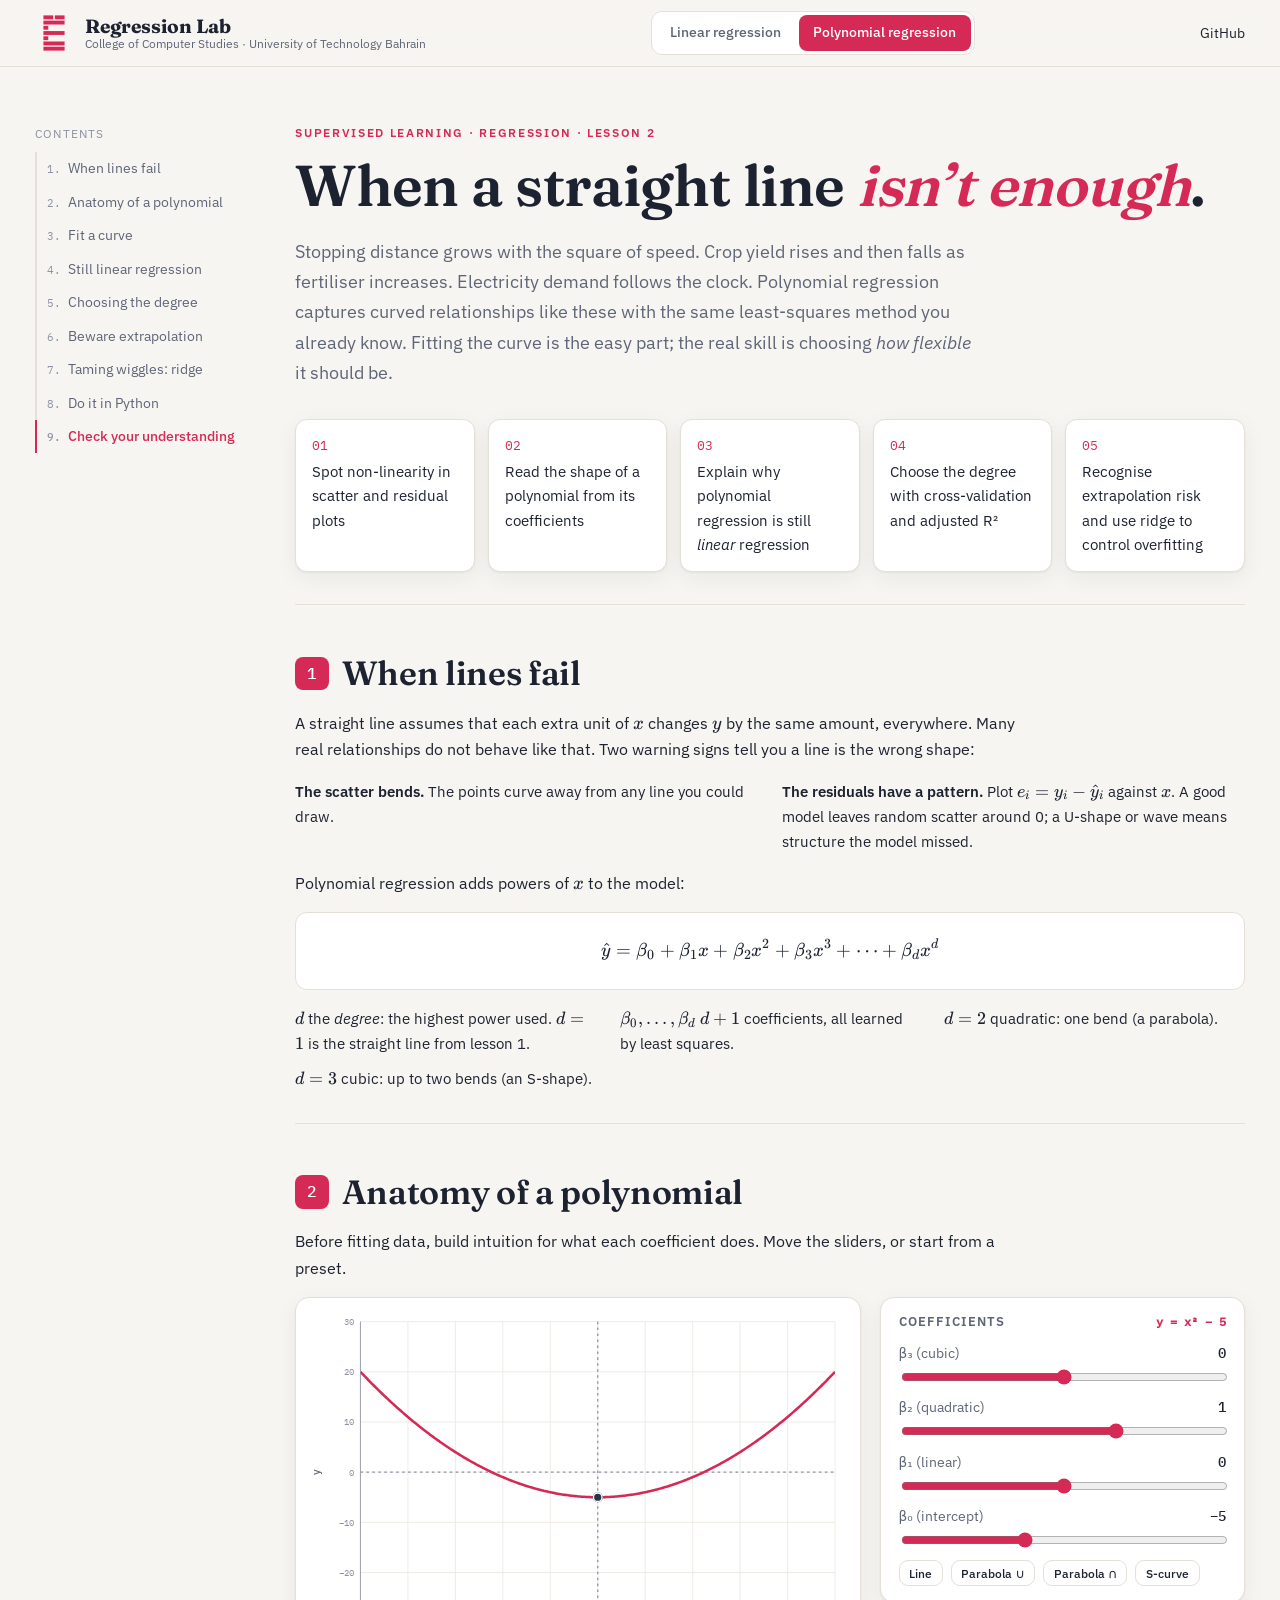
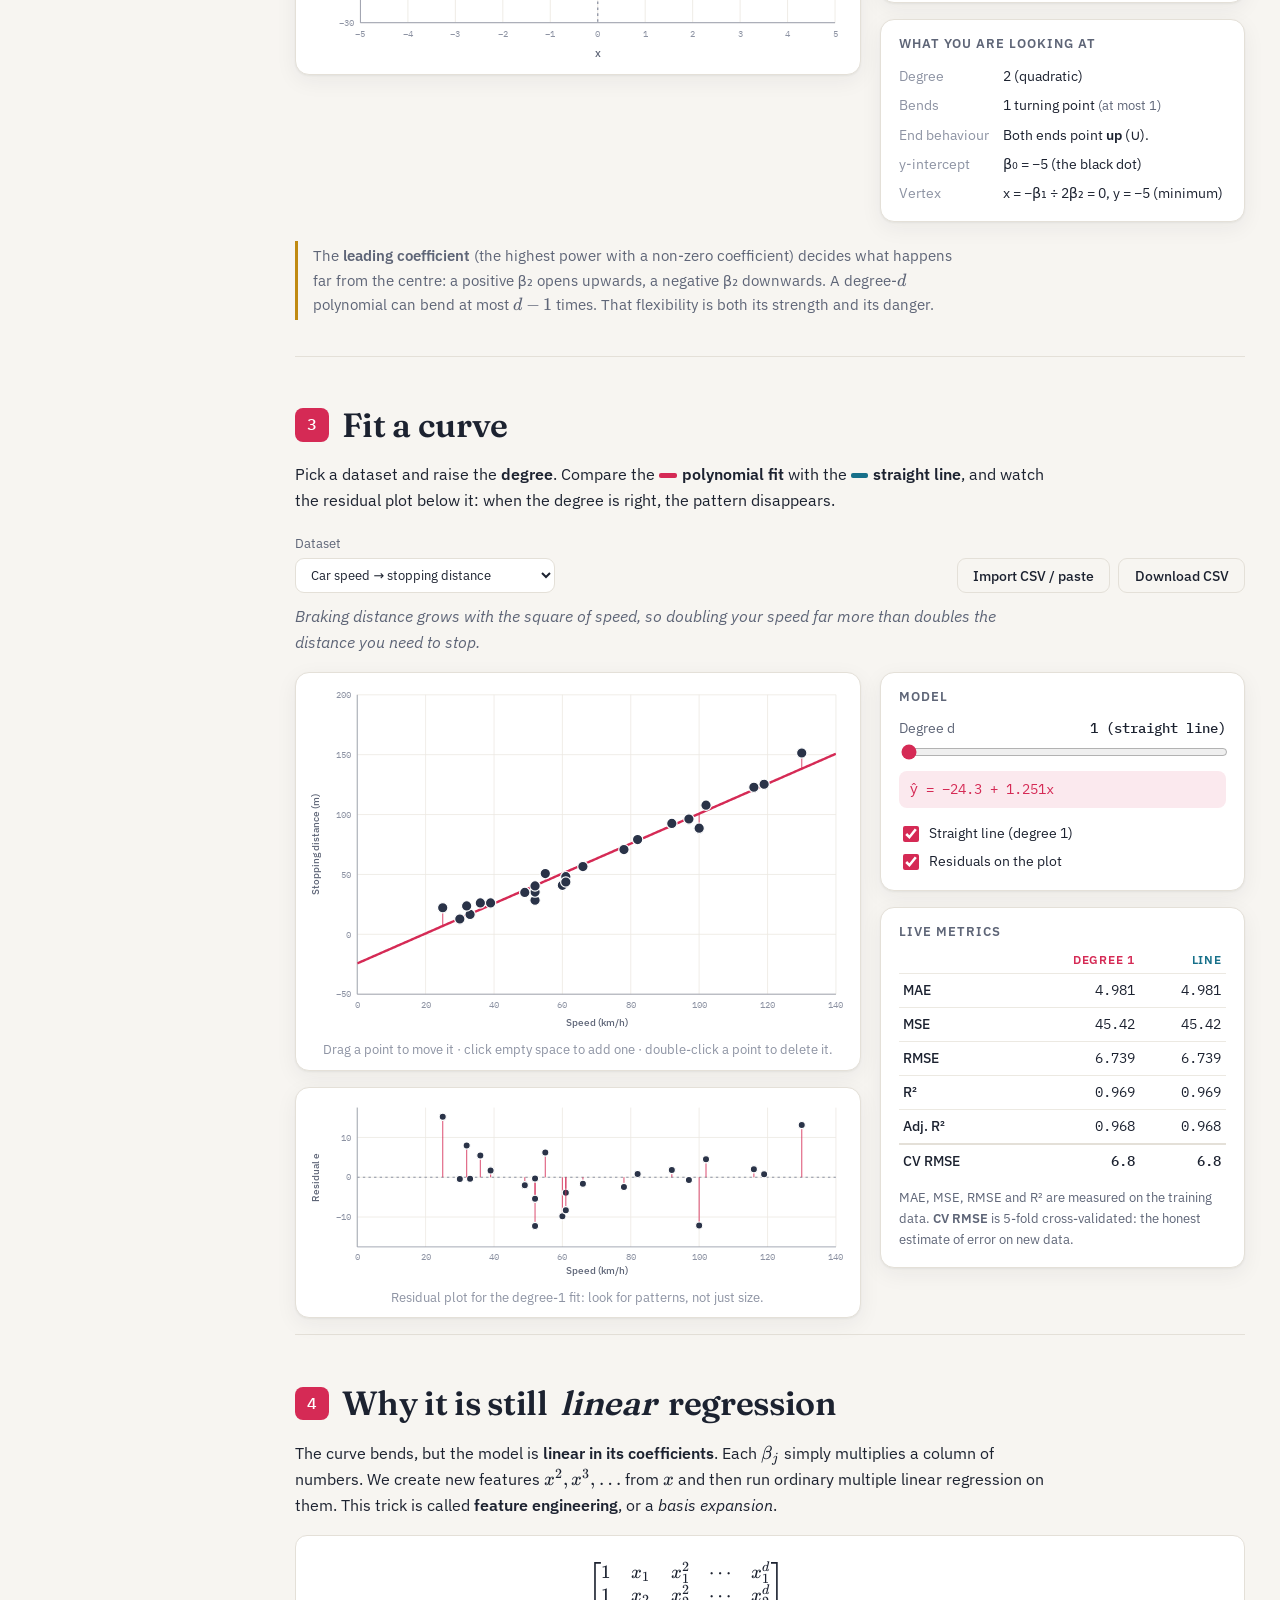
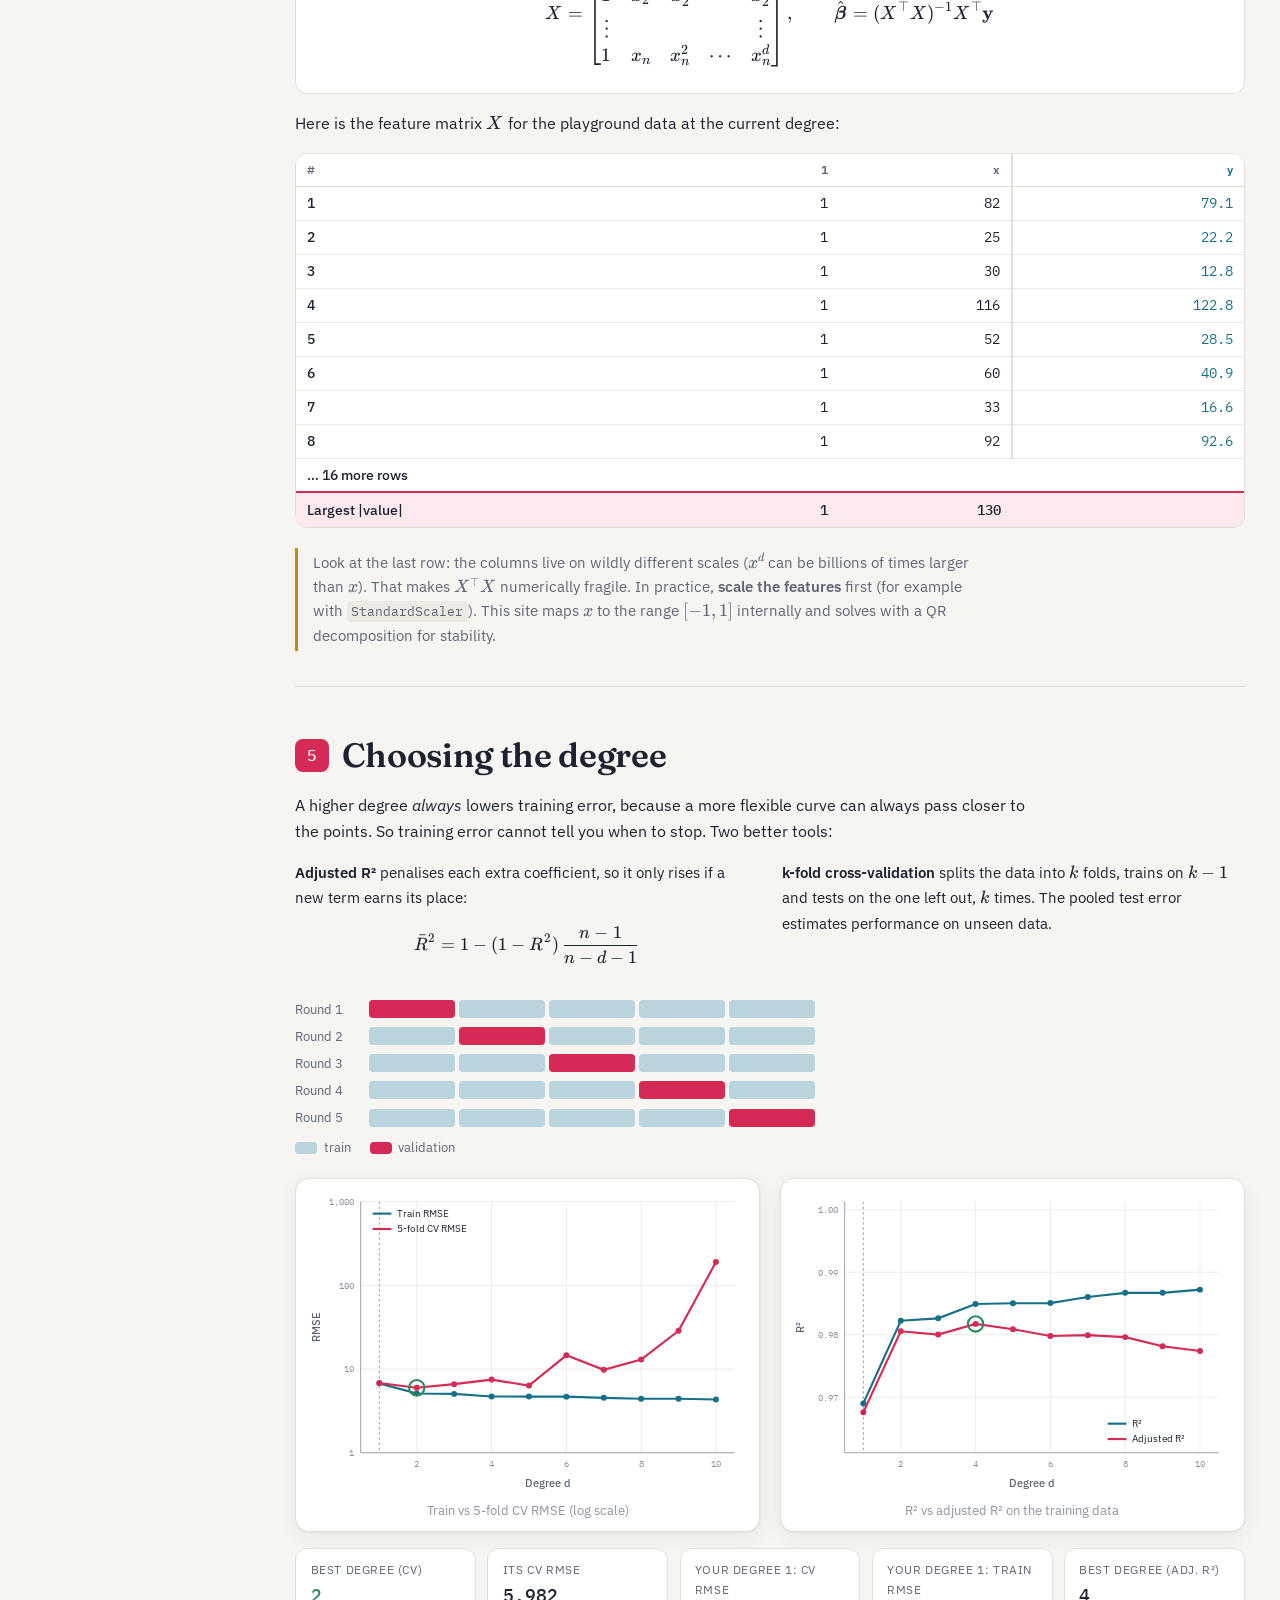
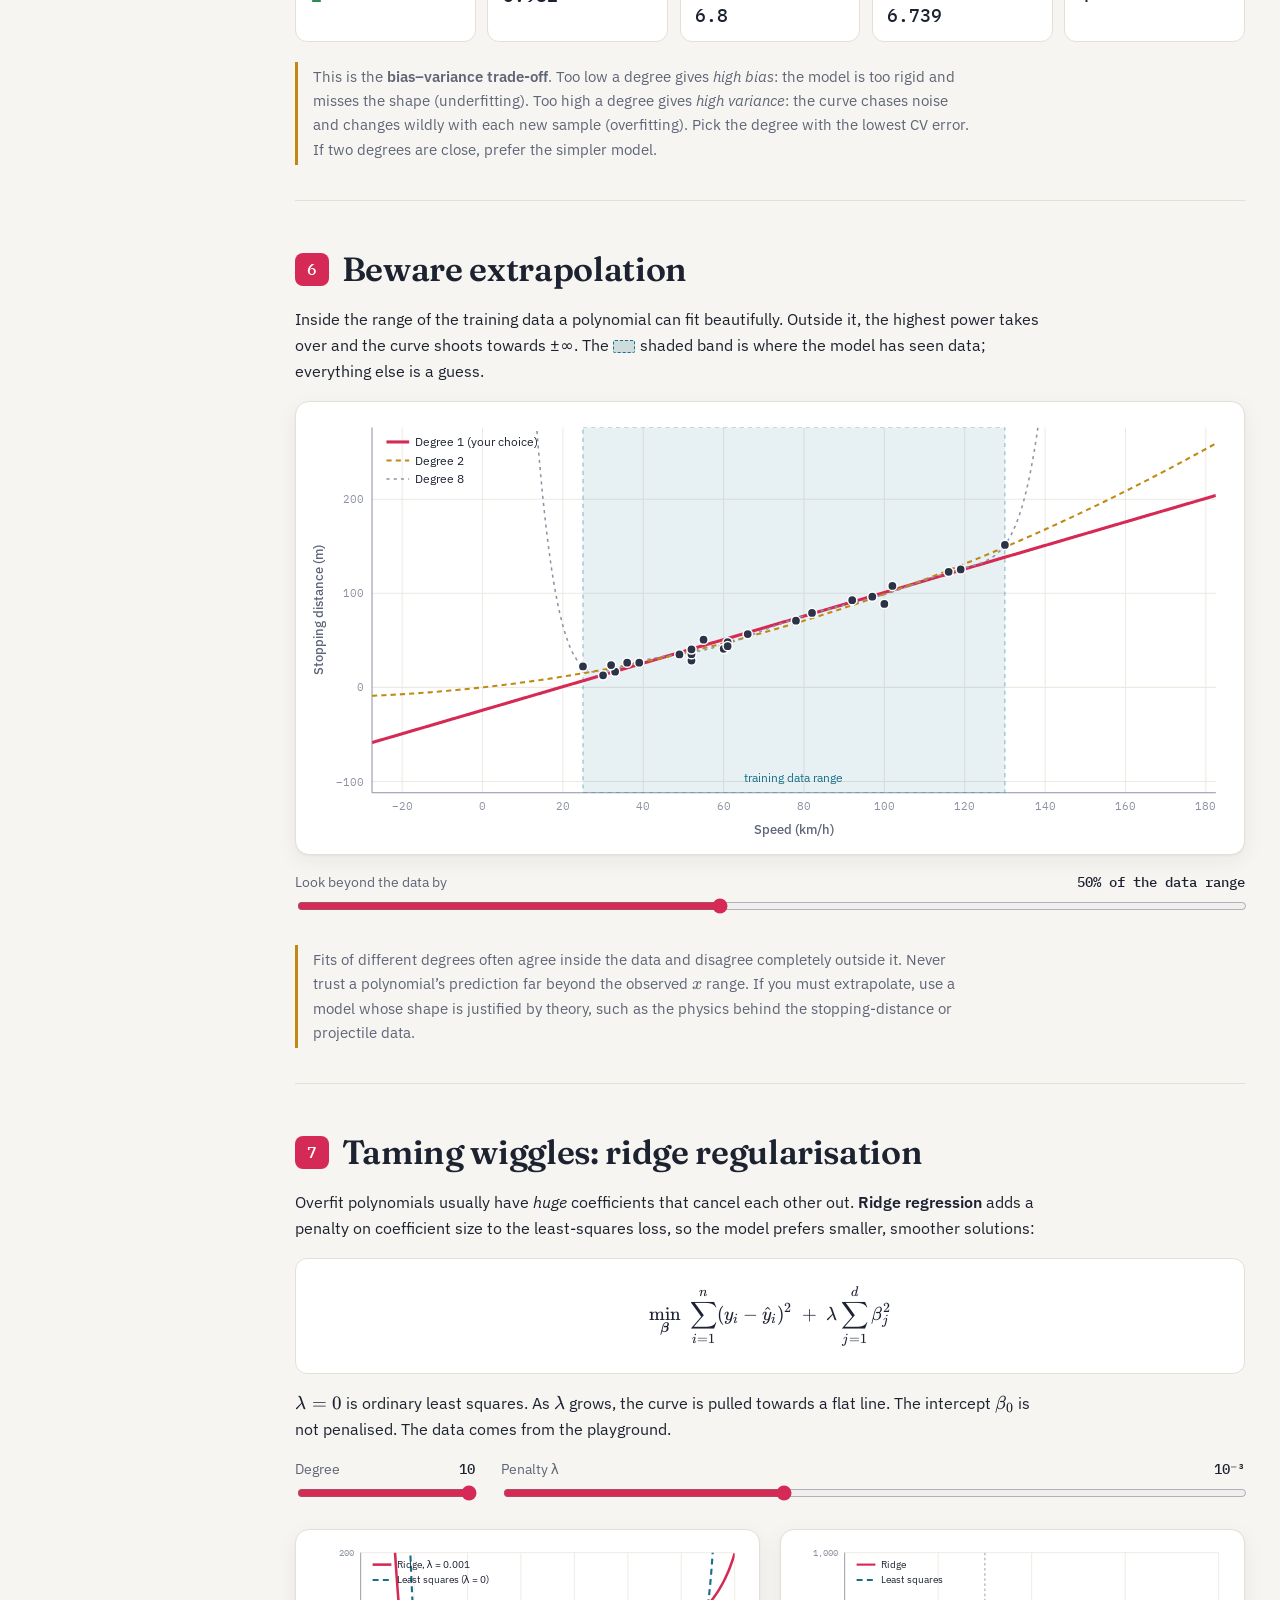
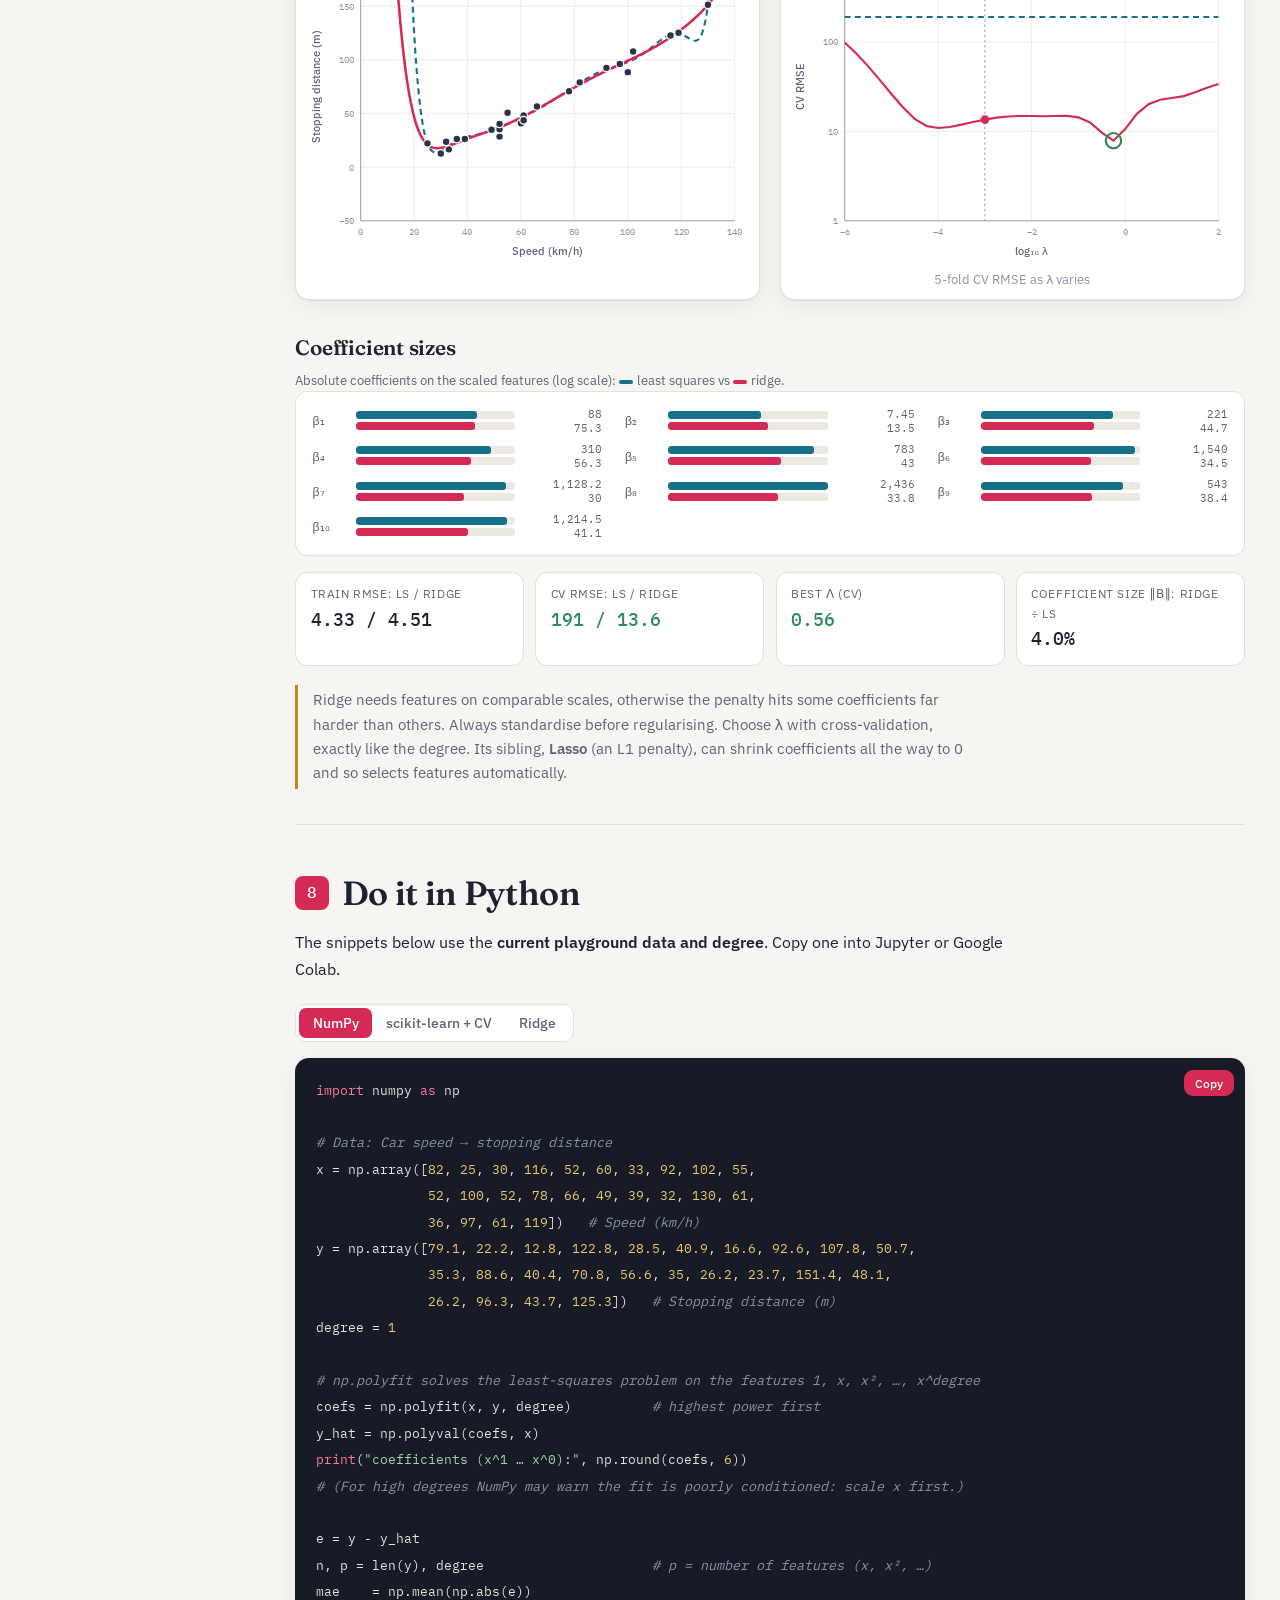
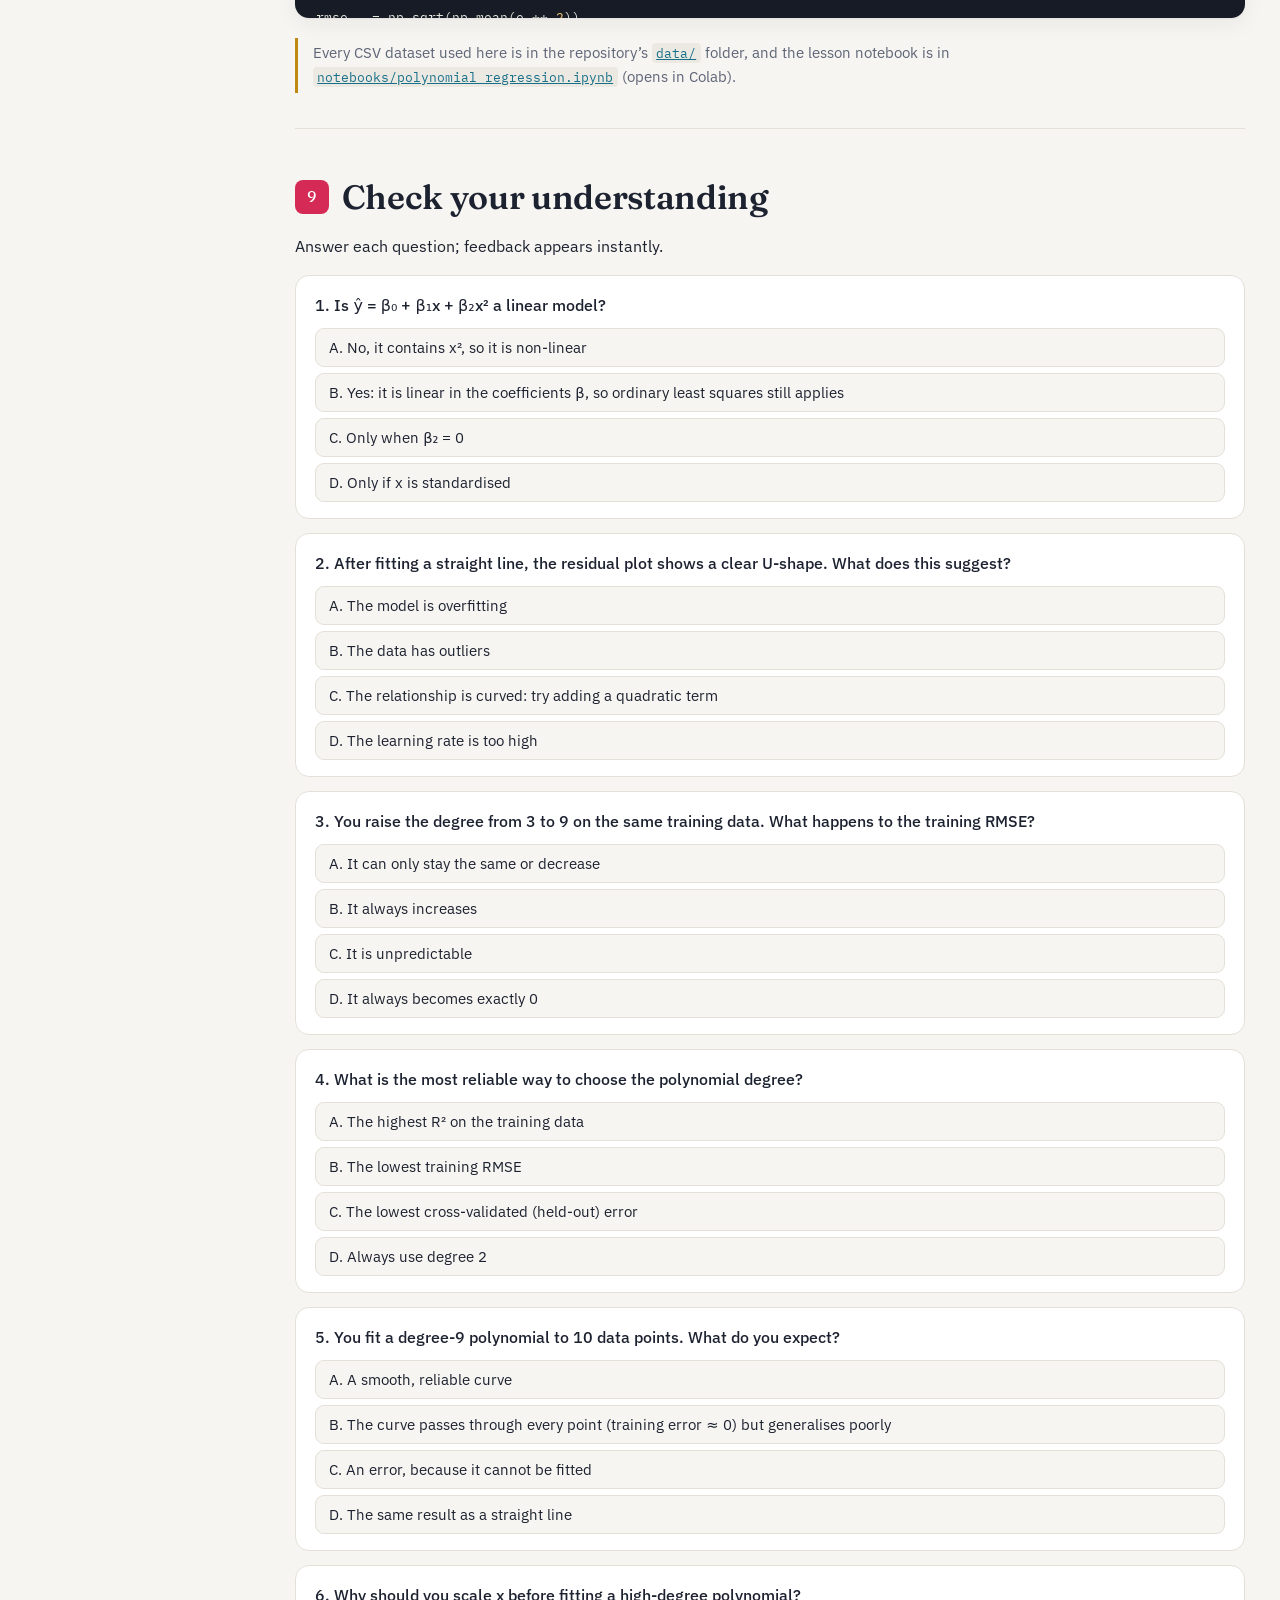
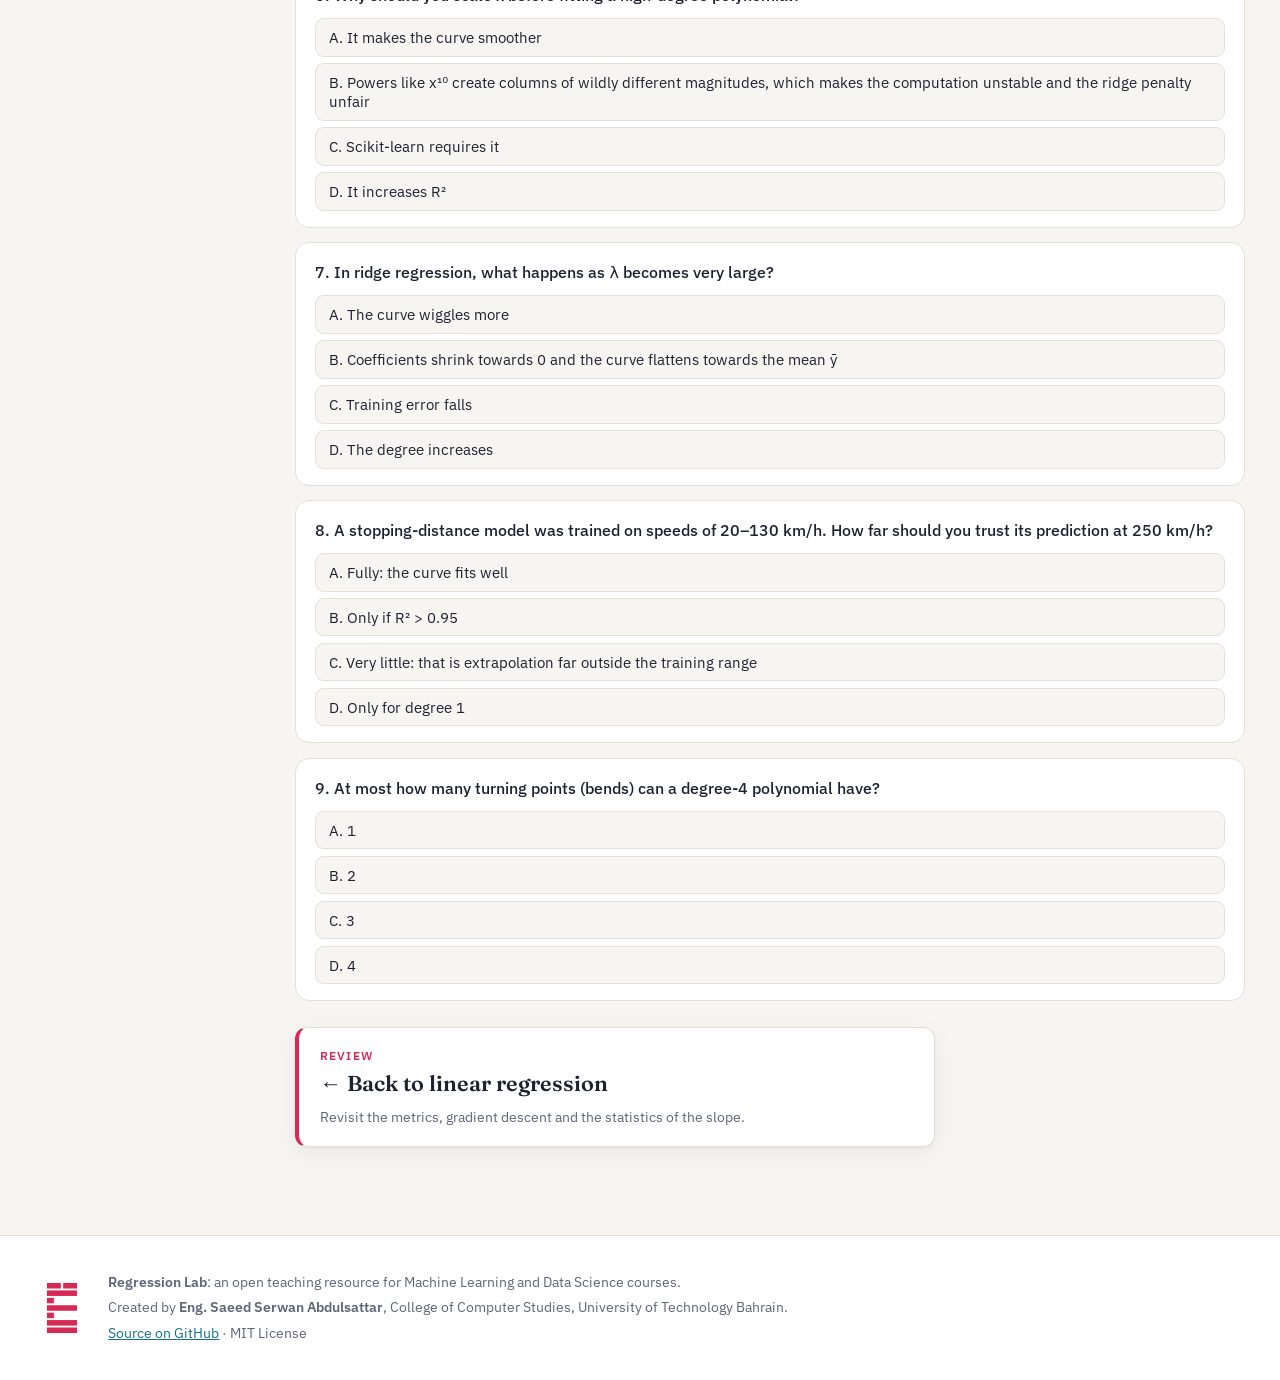
==== polynomial.html @ f49f6429 "Add Lesson 2: polynomial regression New polynomial.html page with lesson tabs in the header: anatomy" ====
<!DOCTYPE html>
<html lang="en">
<head>
  <meta charset="utf-8">
  <meta name="viewport" content="width=device-width, initial-scale=1">
  <title>Polynomial Regression · Regression Lab</title>
  <meta name="description" content="Interactive lesson on polynomial regression: fit curves with least squares, read residual plots, choose the degree with cross-validation, avoid extrapolation traps and regularise with ridge. College of Computer Studies, University of Technology Bahrain.">
  <meta name="author" content="Eng. Saeed Serwan Abdulsattar">
  <meta property="og:title" content="Polynomial Regression — Regression Lab">
  <meta property="og:description" content="When a straight line isn't enough: fit curves, choose the degree, and avoid overfitting.">
  <meta property="og:image" content="assets/img/favicon-512.png">
  <meta name="theme-color" content="#d52a55">
  <link rel="icon" type="image/svg+xml" href="assets/img/utb-logo.svg">
  <link rel="icon" type="image/png" sizes="32x32" href="assets/img/favicon-32.png">
  <link rel="apple-touch-icon" href="assets/img/favicon-180.png">
  <link rel="stylesheet" href="assets/vendor/katex/katex.min.css">
  <link rel="stylesheet" href="assets/css/style.css">
</head>
<body>

<header class="site-header">
  <a class="brand" href="index.html">
    <img class="brand-logo" src="assets/img/utb-logo.svg" alt="University of Technology Bahrain logo" onerror="this.remove()">
    <div class="brand-text">
      <span class="brand-title">Regression Lab</span>
      <span class="brand-sub">College of Computer Studies · University of Technology Bahrain</span>
    </div>
  </a>
  <nav class="page-tabs" aria-label="Lessons">
    <a href="index.html">Linear regression</a>
    <a href="polynomial.html" class="active" aria-current="page">Polynomial regression</a>
  </nav>
  <nav class="top-links">
    <a href="https://github.com/SaeedSerwan/regression" target="_blank" rel="noopener">GitHub</a>
  </nav>
</header>

<div class="layout">
  <aside class="toc" aria-label="Contents">
    <p class="toc-title">Contents</p>
    <ol>
      <li><a href="#why">When lines fail</a></li>
      <li><a href="#anatomy">Anatomy of a polynomial</a></li>
      <li><a href="#playground">Fit a curve</a></li>
      <li><a href="#design">Still linear regression</a></li>
      <li><a href="#degree">Choosing the degree</a></li>
      <li><a href="#extrapolation">Beware extrapolation</a></li>
      <li><a href="#ridge">Taming wiggles: ridge</a></li>
      <li><a href="#code">Do it in Python</a></li>
      <li><a href="#quiz">Check your understanding</a></li>
    </ol>
  </aside>

  <main>
    <!-- ================================================================ HERO -->
    <section class="hero">
      <p class="eyebrow">Supervised learning · Regression · Lesson 2</p>
      <h1>When a straight line <em>isn’t enough</em>.</h1>
      <p class="lead">
        Stopping distance grows with the square of speed. Crop yield rises and then falls as fertiliser increases.
        Electricity demand follows the clock. Polynomial regression captures curved relationships like these with the
        same least-squares method you already know. Fitting the curve is the easy part; the real skill is choosing <em>how flexible</em> it should be.
      </p>
      <div class="learn-grid">
        <div><span class="num">01</span>Spot non-linearity in scatter and residual plots</div>
        <div><span class="num">02</span>Read the shape of a polynomial from its coefficients</div>
        <div><span class="num">03</span>Explain why polynomial regression is still <em>linear</em> regression</div>
        <div><span class="num">04</span>Choose the degree with cross-validation and adjusted R²</div>
        <div><span class="num">05</span>Recognise extrapolation risk and use ridge to control overfitting</div>
      </div>
    </section>

    <!-- =========================================================== 1 · WHY -->
    <section id="why" class="chapter">
      <h2><span class="chap">1</span>When lines fail</h2>
      <p>A straight line assumes that each extra unit of \(x\) changes \(y\) by the same amount, everywhere. Many real relationships do not behave like that. Two warning signs tell you a line is the wrong shape:</p>
      <div class="def-grid">
        <div><strong>The scatter bends.</strong> The points curve away from any line you could draw.</div>
        <div><strong>The residuals have a pattern.</strong> Plot \(e_i = y_i - \hat y_i\) against \(x\). A good model leaves random scatter around 0; a U-shape or wave means structure the model missed.</div>
      </div>
      <p>Polynomial regression adds powers of \(x\) to the model:</p>
      <div class="formula">$$\hat y = \beta_0 + \beta_1 x + \beta_2 x^2 + \beta_3 x^3 + \dots + \beta_d x^d$$</div>
      <div class="def-grid">
        <div><strong>\(d\)</strong> the <em>degree</em>: the highest power used. \(d = 1\) is the straight line from lesson 1.</div>
        <div><strong>\(\beta_0, \dots, \beta_d\)</strong> \(d + 1\) coefficients, all learned by least squares.</div>
        <div><strong>\(d = 2\)</strong> quadratic: one bend (a parabola).</div>
        <div><strong>\(d = 3\)</strong> cubic: up to two bends (an S-shape).</div>
      </div>
    </section>

    <!-- ======================================================= 2 · ANATOMY -->
    <section id="anatomy" class="chapter">
      <h2><span class="chap">2</span>Anatomy of a polynomial</h2>
      <p>Before fitting data, build intuition for what each coefficient does. Move the sliders, or start from a preset.</p>
      <div class="pg-grid">
        <figure class="plot-card"><svg id="an-plot" class="plot" role="img" aria-label="Polynomial curve"></svg></figure>
        <div class="side">
          <div class="panel">
            <h4>Coefficients <span class="eq user" id="an-eq"></span></h4>
            <label class="slider"><span>β₃ (cubic) <b id="an-b3-val"></b></span><input type="range" id="an-b3" min="-1" max="1" step="0.01" value="0"></label>
            <label class="slider"><span>β₂ (quadratic) <b id="an-b2-val"></b></span><input type="range" id="an-b2" min="-3" max="3" step="0.05" value="1"></label>
            <label class="slider"><span>β₁ (linear) <b id="an-b1-val"></b></span><input type="range" id="an-b1" min="-10" max="10" step="0.1" value="0"></label>
            <label class="slider"><span>β₀ (intercept) <b id="an-b0-val"></b></span><input type="range" id="an-b0" min="-20" max="20" step="0.5" value="-5"></label>
            <div class="btn-row">
              <button class="btn ghost small" data-preset="line">Line</button>
              <button class="btn ghost small" data-preset="up">Parabola ∪</button>
              <button class="btn ghost small" data-preset="down">Parabola ∩</button>
              <button class="btn ghost small" data-preset="s">S-curve</button>
            </div>
          </div>
          <div class="panel" id="an-facts"></div>
        </div>
      </div>
      <p class="note">The <strong>leading coefficient</strong> (the highest power with a non-zero coefficient) decides what happens far from the centre: a positive β₂ opens upwards, a negative β₂ downwards. A degree-\(d\) polynomial can bend at most \(d - 1\) times. That flexibility is both its strength and its danger.</p>
    </section>

    <!-- ==================================================== 3 · PLAYGROUND -->
    <section id="playground" class="chapter">
      <h2><span class="chap">3</span>Fit a curve</h2>
      <p>Pick a dataset and raise the <strong>degree</strong>. Compare the <span class="swatch user"></span><strong>polynomial fit</strong> with the <span class="swatch fit"></span><strong>straight line</strong>, and watch the residual plot below it: when the degree is right, the pattern disappears.</p>

      <div class="toolbar">
        <label class="field">
          <span>Dataset</span>
          <select id="pds-select">
            <optgroup label="Curved, real-world style">
              <option value="stopping">Car speed → stopping distance</option>
              <option value="projectile">Thrown ball: height over time</option>
              <option value="fertiliser">Fertiliser → crop yield</option>
              <option value="income">Age → monthly income</option>
              <option value="electricity">Hour of day → electricity demand</option>
            </optgroup>
            <optgroup label="Experiments">
              <option value="straight">Straight-line data (control)</option>
              <option value="wave">Random wave (choose the noise)</option>
              <option value="blank">Blank canvas — make your own</option>
              <option value="custom" disabled>Your uploaded data</option>
            </optgroup>
          </select>
        </label>
        <div class="toolbar-actions">
          <button class="btn ghost" id="pbtn-import">Import CSV / paste</button>
          <button class="btn ghost" id="pbtn-export">Download CSV</button>
        </div>
      </div>

      <div id="pwave-controls" class="random-controls" hidden>
        <label class="slider"><span>Points <b id="pw-n-val"></b></span><input type="range" id="pw-n" min="8" max="80" value="30"></label>
        <label class="slider"><span>Noise σ <b id="pw-noise-val"></b></span><input type="range" id="pw-noise" min="0" max="0.8" step="0.05" value="0.25"></label>
        <button class="btn" id="pw-go">New sample</button>
      </div>

      <div id="pimport-panel" class="import-panel" hidden>
        <p>Paste two columns (x, y) separated by a comma, tab or space. A header row is fine. Or choose a <code>.csv</code> file.</p>
        <textarea id="pimport-text" rows="6" placeholder="speed,distance&#10;30,14&#10;50,35&#10;80,72"></textarea>
        <div class="row">
          <input type="file" id="pimport-file" accept=".csv,.txt,.tsv">
          <button class="btn" id="pimport-go">Load data</button>
          <span id="pimport-msg" class="msg"></span>
        </div>
      </div>

      <p class="story" id="pds-story"></p>

      <div class="pg-grid">
        <div class="stack">
          <figure class="plot-card">
            <svg id="pp-plot" class="plot" role="img" aria-label="Scatter plot with polynomial fit"></svg>
            <figcaption>Drag a point to move it · click empty space to add one · double-click a point to delete it.</figcaption>
          </figure>
          <figure class="plot-card">
            <svg id="pp-resid" class="plot" role="img" aria-label="Residuals against x"></svg>
            <figcaption>Residual plot for the degree-<span id="pp-resid-deg">1</span> fit: look for patterns, not just size.</figcaption>
          </figure>
        </div>

        <div class="side">
          <div class="panel">
            <h4>Model</h4>
            <label class="slider"><span>Degree d <b id="pp-deg-val"></b></span><input type="range" id="pp-deg" min="1" max="10" value="1"></label>
            <p class="poly-eq" id="pp-eq"></p>
            <div class="toggles">
              <label><input type="checkbox" id="ptg-line" checked> Straight line (degree 1)</label>
              <label><input type="checkbox" id="ptg-resid" checked> Residuals on the plot</label>
            </div>
          </div>
          <div class="panel">
            <h4>Live metrics</h4>
            <table class="metric-table">
              <thead><tr><th></th><th class="user" id="pp-col-deg">Degree d</th><th class="fit">Line</th></tr></thead>
              <tbody id="pp-metrics"></tbody>
            </table>
            <p class="tiny">MAE, MSE, RMSE and R² are measured on the training data. <strong>CV RMSE</strong> is 5-fold cross-validated: the honest estimate of error on new data.</p>
          </div>
        </div>
      </div>
    </section>

    <!-- ======================================================== 4 · DESIGN -->
    <section id="design" class="chapter">
      <h2><span class="chap">4</span>Why it is still <em>linear</em> regression</h2>
      <p>The curve bends, but the model is <strong>linear in its coefficients</strong>. Each \(\beta_j\) simply multiplies a column of numbers. We create new features \(x^2, x^3, \dots\) from \(x\) and then run ordinary multiple linear regression on them. This trick is called <strong>feature engineering</strong>, or a <em>basis expansion</em>.</p>
      <div class="formula">$$X = \begin{bmatrix} 1 & x_1 & x_1^2 & \cdots & x_1^d \\ 1 & x_2 & x_2^2 & \cdots & x_2^d \\ \vdots & & & & \vdots \\ 1 & x_n & x_n^2 & \cdots & x_n^d \end{bmatrix}, \qquad \hat{\boldsymbol\beta} = (X^\top X)^{-1} X^\top \mathbf{y}$$</div>
      <p>Here is the feature matrix \(X\) for the playground data at the current degree:</p>
      <div class="table-wrap"><table class="resid-table" id="dm-table"></table></div>
      <p class="note">Look at the last row: the columns live on wildly different scales (\(x^{d}\) can be billions of times larger than \(x\)). That makes \(X^\top X\) numerically fragile. In practice, <strong>scale the features</strong> first (for example with <code>StandardScaler</code>). This site maps \(x\) to the range \([-1, 1]\) internally and solves with a QR decomposition for stability.</p>
    </section>

    <!-- ======================================================== 5 · DEGREE -->
    <section id="degree" class="chapter">
      <h2><span class="chap">5</span>Choosing the degree</h2>
      <p>A higher degree <em>always</em> lowers training error, because a more flexible curve can always pass closer to the points. So training error cannot tell you when to stop. Two better tools:</p>
      <div class="def-grid">
        <div><strong>Adjusted R²</strong> penalises each extra coefficient, so it only rises if a new term earns its place: $$\bar R^2 = 1 - (1-R^2)\,\frac{n-1}{n-d-1}$$</div>
        <div><strong>k-fold cross-validation</strong> splits the data into \(k\) folds, trains on \(k-1\) and tests on the one left out, \(k\) times. The pooled test error estimates performance on unseen data.</div>
      </div>
      <div class="folds" aria-hidden="true" id="fold-diagram"></div>
      <div class="two-col">
        <figure class="plot-card"><svg id="dg-rmse" class="plot" role="img" aria-label="Training and cross-validated RMSE by degree"></svg><figcaption>Train vs 5-fold CV RMSE (log scale)</figcaption></figure>
        <figure class="plot-card"><svg id="dg-r2" class="plot" role="img" aria-label="R squared and adjusted R squared by degree"></svg><figcaption>R² vs adjusted R² on the training data</figcaption></figure>
      </div>
      <div class="callout-row" id="dg-stats"></div>
      <p class="note">This is the <strong>bias–variance trade-off</strong>. Too low a degree gives <em>high bias</em>: the model is too rigid and misses the shape (underfitting). Too high a degree gives <em>high variance</em>: the curve chases noise and changes wildly with each new sample (overfitting). Pick the degree with the lowest CV error. If two degrees are close, prefer the simpler model.</p>
    </section>

    <!-- ================================================= 6 · EXTRAPOLATION -->
    <section id="extrapolation" class="chapter">
      <h2><span class="chap">6</span>Beware extrapolation</h2>
      <p>Inside the range of the training data a polynomial can fit beautifully. Outside it, the highest power takes over and the curve shoots towards ±∞. The <span class="swatch shade"></span>shaded band is where the model has seen data; everything else is a guess.</p>
      <figure class="plot-card"><svg id="ex-plot" class="plot" role="img" aria-label="Polynomial fits extended beyond the data"></svg></figure>
      <div class="controls-row">
        <label class="slider wide"><span>Look beyond the data by <b id="ex-ext-val"></b></span><input type="range" id="ex-ext" min="0.1" max="1" step="0.05" value="0.5"></label>
      </div>
      <p class="note">Fits of different degrees often agree inside the data and disagree completely outside it. Never trust a polynomial’s prediction far beyond the observed \(x\) range. If you must extrapolate, use a model whose shape is justified by theory, such as the physics behind the stopping-distance or projectile data.</p>
    </section>

    <!-- ========================================================= 7 · RIDGE -->
    <section id="ridge" class="chapter">
      <h2><span class="chap">7</span>Taming wiggles: ridge regularisation</h2>
      <p>Overfit polynomials usually have <em>huge</em> coefficients that cancel each other out. <strong>Ridge regression</strong> adds a penalty on coefficient size to the least-squares loss, so the model prefers smaller, smoother solutions:</p>
      <div class="formula">$$\min_{\boldsymbol\beta}\; \sum_{i=1}^{n} (y_i - \hat y_i)^2 \;+\; \lambda \sum_{j=1}^{d} \beta_j^2$$</div>
      <p>\(\lambda = 0\) is ordinary least squares. As \(\lambda\) grows, the curve is pulled towards a flat line. The intercept \(\beta_0\) is not penalised. The data comes from the playground.</p>
      <div class="controls-row">
        <label class="slider"><span>Degree <b id="rg-deg-val"></b></span><input type="range" id="rg-deg" min="2" max="10" value="10"></label>
        <label class="slider wide"><span>Penalty λ <b id="rg-lam-val"></b></span><input type="range" id="rg-lam" min="-6" max="2" step="0.1" value="-3"></label>
      </div>
      <div class="two-col">
        <figure class="plot-card"><svg id="rg-plot" class="plot" role="img" aria-label="Ridge versus unregularised fit"></svg></figure>
        <figure class="plot-card"><svg id="rg-cv" class="plot" role="img" aria-label="CV RMSE by lambda"></svg><figcaption>5-fold CV RMSE as λ varies</figcaption></figure>
      </div>
      <h3>Coefficient sizes</h3>
      <p class="tiny">Absolute coefficients on the scaled features (log scale): <span class="swatch fit"></span>least squares vs <span class="swatch user"></span>ridge.</p>
      <div id="rg-bars" class="coef-bars"></div>
      <div class="callout-row" id="rg-stats"></div>
      <p class="note">Ridge needs features on comparable scales, otherwise the penalty hits some coefficients far harder than others. Always standardise before regularising. Choose λ with cross-validation, exactly like the degree. Its sibling, <strong>Lasso</strong> (an L1 penalty), can shrink coefficients all the way to 0 and so selects features automatically.</p>
    </section>

    <!-- ========================================================== 8 · CODE -->
    <section id="code" class="chapter">
      <h2><span class="chap">8</span>Do it in Python</h2>
      <p>The snippets below use the <strong>current playground data and degree</strong>. Copy one into Jupyter or Google Colab.</p>
      <div class="seg" role="tablist" aria-label="Code examples">
        <button class="seg-btn active" data-code="numpy">NumPy</button>
        <button class="seg-btn" data-code="sklearn">scikit-learn + CV</button>
        <button class="seg-btn" data-code="ridge">Ridge</button>
      </div>
      <div class="code-box">
        <button class="btn small copy" id="pcode-copy">Copy</button>
        <pre><code id="pcode-block"></code></pre>
      </div>
      <p class="note">Every CSV dataset used here is in the repository’s <a href="https://github.com/SaeedSerwan/regression/tree/main/data" target="_blank" rel="noopener"><code>data/</code></a> folder, and the lesson notebook is in <a href="https://colab.research.google.com/github/SaeedSerwan/regression/blob/main/notebooks/polynomial_regression.ipynb" target="_blank" rel="noopener"><code>notebooks/polynomial_regression.ipynb</code></a> (opens in Colab).</p>
    </section>

    <!-- ========================================================== 9 · QUIZ -->
    <section id="quiz" class="chapter">
      <h2><span class="chap">9</span>Check your understanding</h2>
      <p>Answer each question; feedback appears instantly.</p>
      <div id="pquiz-box"></div>
      <div class="quiz-score" id="pquiz-score"></div>
      <a class="next-card" href="index.html">
        <span class="next-eyebrow">Review</span>
        <span class="next-title">← Back to linear regression</span>
        <span class="next-text">Revisit the metrics, gradient descent and the statistics of the slope.</span>
      </a>
    </section>
  </main>
</div>

<footer class="site-footer">
  <div class="footer-inner">
    <img class="footer-logo" src="assets/img/utb-logo.svg" alt="" onerror="this.remove()">
    <div>
      <p><strong>Regression Lab</strong>: an open teaching resource for Machine Learning and Data Science courses.</p>
      <p>Created by <strong>Eng. Saeed Serwan Abdulsattar</strong>, College of Computer Studies, University of Technology Bahrain.</p>
      <p><a href="https://github.com/SaeedSerwan/regression" target="_blank" rel="noopener">Source on GitHub</a> · MIT License</p>
    </div>
  </div>
</footer>

<div id="tooltip" class="tooltip" hidden></div>

<script src="assets/vendor/katex/katex.min.js"></script>
<script src="assets/vendor/katex/auto-render.min.js"></script>
<script src="assets/js/core.js"></script>
<script src="assets/js/ui.js"></script>
<script src="assets/js/poly.js"></script>
</body>
</html>
---- assets/css/style.css ----
/* Regression Lab — styles
   Author: Eng. Saeed Serwan Abdulsattar */

@font-face { font-family: "Fraunces"; font-weight: 500; font-display: swap; src: url(../vendor/fonts/fraunces-latin-500-normal.woff2) format("woff2"); }
@font-face { font-family: "Fraunces"; font-weight: 600; font-display: swap; src: url(../vendor/fonts/fraunces-latin-600-normal.woff2) format("woff2"); }
@font-face { font-family: "Fraunces"; font-weight: 700; font-display: swap; src: url(../vendor/fonts/fraunces-latin-700-normal.woff2) format("woff2"); }
@font-face { font-family: "IBM Plex Sans"; font-weight: 400; font-display: swap; src: url(../vendor/fonts/ibm-plex-sans-latin-400-normal.woff2) format("woff2"); }
@font-face { font-family: "IBM Plex Sans"; font-weight: 400; font-style: italic; font-display: swap; src: url(../vendor/fonts/ibm-plex-sans-latin-400-italic.woff2) format("woff2"); }
@font-face { font-family: "IBM Plex Sans"; font-weight: 500; font-display: swap; src: url(../vendor/fonts/ibm-plex-sans-latin-500-normal.woff2) format("woff2"); }
@font-face { font-family: "IBM Plex Sans"; font-weight: 600; font-display: swap; src: url(../vendor/fonts/ibm-plex-sans-latin-600-normal.woff2) format("woff2"); }
@font-face { font-family: "IBM Plex Mono"; font-weight: 400; font-display: swap; src: url(../vendor/fonts/ibm-plex-mono-latin-400-normal.woff2) format("woff2"); }
@font-face { font-family: "IBM Plex Mono"; font-weight: 500; font-display: swap; src: url(../vendor/fonts/ibm-plex-mono-latin-500-normal.woff2) format("woff2"); }

:root {
  --utb: #d52a55;
  --paper: #f7f5f1;
  --card: #ffffff;
  --ink: #1c2230;
  --muted: #5e6577;
  --faint: #8d93a3;
  --line: #e4e0d8;
  --grid: #ece9e2;
  --user: #d52a55;          /* your line = UTB crimson */
  --fit: #17708a;           /* best fit = deep teal */
  --mean: #c08a12;          /* baseline mean */
  --point: #2a3348;
  --good: #2e8a5a;
  --bad: #d52a55;
  --hl: #fbe9ee;
  --shadow: 0 1px 2px rgba(28, 34, 48, .05), 0 6px 22px rgba(28, 34, 48, .06);
  --radius: 14px;
  --font-body: "IBM Plex Sans", system-ui, -apple-system, "Segoe UI", sans-serif;
  --font-head: "Fraunces", Georgia, serif;
  --font-mono: "IBM Plex Mono", ui-monospace, Menlo, Consolas, monospace;
}
@media (prefers-color-scheme: dark) {
  :root {
    --paper: #12151c;
    --card: #1a1f2a;
    --ink: #e9e7e2;
    --muted: #a3a9b8;
    --faint: #737a8b;
    --line: #2a3141;
    --grid: #232a38;
    --user: #ff5f86;
    --fit: #4cc3dc;
    --mean: #e6b343;
    --point: #d9dce5;
    --good: #5ccf8f;
    --bad: #ff5f86;
    --hl: #3a1c27;
    --shadow: 0 1px 2px rgba(0, 0, 0, .3), 0 8px 24px rgba(0, 0, 0, .25);
  }
}

* { box-sizing: border-box; }
[hidden] { display: none !important; }
html { scroll-behavior: smooth; scroll-padding-top: 80px; }
body {
  margin: 0; background: var(--paper); color: var(--ink);
  font: 16px/1.65 var(--font-body);
  -webkit-font-smoothing: antialiased;
}
a { color: var(--fit); }
code { font-family: var(--font-mono); font-size: .9em; background: var(--grid); padding: .1em .35em; border-radius: 4px; }
h1, h2, h3, h4 { font-family: var(--font-head); font-weight: 600; line-height: 1.2; letter-spacing: -.01em; }
h3 { font-size: 1.3rem; margin: 2.2rem 0 .5rem; }
h4 { font-family: var(--font-body); font-size: .8rem; text-transform: uppercase; letter-spacing: .08em; color: var(--muted); margin: 0 0 .8rem; display: flex; justify-content: space-between; align-items: baseline; gap: .5rem; }

/* ---------------------------------------------------------------- header */
.site-header {
  position: sticky; top: 0; z-index: 20;
  display: flex; align-items: center; justify-content: space-between; gap: 1rem;
  padding: .7rem clamp(1rem, 3vw, 2.2rem);
  background: color-mix(in srgb, var(--paper) 88%, transparent);
  backdrop-filter: blur(10px);
  border-bottom: 1px solid var(--line);
}
.brand { display: flex; align-items: center; gap: .75rem; }
.brand-logo { width: 38px; height: 38px; }
.brand-text { display: flex; flex-direction: column; line-height: 1.15; }
.brand-title { font-family: var(--font-head); font-weight: 700; font-size: 1.2rem; }
.brand-sub { font-size: .75rem; color: var(--muted); }
.page-tabs { display: flex; gap: 4px; background: var(--card); border: 1px solid var(--line); border-radius: 11px; padding: 3px; }
.page-tabs a { font-size: .88rem; font-weight: 500; color: var(--muted); text-decoration: none; padding: .38rem .9rem; border-radius: 8px; white-space: nowrap; }
.page-tabs a:hover { color: var(--ink); }
.page-tabs a.active { background: var(--utb); color: #fff; }
.next-card { display: block; margin: 1.6rem 0 .5rem; padding: 1.1rem 1.3rem; border: 1px solid var(--line); border-left: 4px solid var(--utb); border-radius: 12px; background: var(--card); text-decoration: none; color: var(--ink); box-shadow: var(--shadow); max-width: 640px; transition: transform .12s, border-color .12s; }
.next-card:hover { transform: translateY(-2px); border-color: var(--utb); }
.next-eyebrow { display: block; font-size: .72rem; text-transform: uppercase; letter-spacing: .1em; color: var(--utb); font-weight: 600; }
.next-title { display: block; font-family: var(--font-head); font-size: 1.35rem; font-weight: 600; margin: .1rem 0 .2rem; }
.next-text { display: block; font-size: .9rem; color: var(--muted); }
.top-links { display: flex; gap: 1.2rem; font-size: .9rem; }
.top-links a { color: var(--ink); text-decoration: none; }
.top-links a:hover { color: var(--utb); }

/* ---------------------------------------------------------------- layout */
.layout { display: grid; grid-template-columns: 220px minmax(0, 1fr); gap: 2.5rem; max-width: 1320px; margin: 0 auto; padding: 0 clamp(1rem, 3vw, 2.2rem); }
.toc { position: sticky; top: 84px; align-self: start; padding-top: 2.5rem; font-size: .88rem; }
.toc-title { font-size: .72rem; text-transform: uppercase; letter-spacing: .1em; color: var(--faint); margin: 0 0 .6rem; }
.toc ol { list-style: none; margin: 0; padding: 0; counter-reset: toc; }
.toc li { counter-increment: toc; }
.toc a { display: block; padding: .32rem .6rem; border-left: 2px solid var(--line); color: var(--muted); text-decoration: none; }
.toc a::before { content: counter(toc) ". "; color: var(--faint); font-family: var(--font-mono); font-size: .8em; }
.toc a:hover { color: var(--ink); }
.toc a.active { color: var(--utb); border-left-color: var(--utb); font-weight: 500; }
main { min-width: 0; padding-bottom: 4rem; }

/* ------------------------------------------------------------------ hero */
.hero { padding: 3.5rem 0 2rem; border-bottom: 1px solid var(--line); }
.eyebrow { text-transform: uppercase; letter-spacing: .14em; font-size: .75rem; color: var(--utb); font-weight: 600; margin: 0 0 .5rem; }
.hero h1 { font-size: clamp(2.3rem, 5vw, 3.6rem); margin: 0 0 1rem; font-weight: 600; }
.hero h1 em { color: var(--utb); font-style: italic; }
.lead { font-size: 1.15rem; color: var(--muted); max-width: 62ch; margin: 0 0 2rem; }
.learn-grid { display: grid; grid-template-columns: repeat(auto-fit, minmax(160px, 1fr)); gap: .8rem; }
.learn-grid > div { background: var(--card); border: 1px solid var(--line); border-radius: 12px; padding: .9rem 1rem; font-size: .92rem; box-shadow: var(--shadow); }
.learn-grid .num { display: block; font-family: var(--font-mono); color: var(--utb); font-size: .8rem; margin-bottom: .25rem; }

/* -------------------------------------------------------------- chapters */
.chapter { padding: 3rem 0 1rem; border-bottom: 1px solid var(--line); }
.chapter:last-child { border-bottom: 0; }
.chapter > p { max-width: 75ch; }
.chapter h2 { font-size: clamp(1.6rem, 3vw, 2.1rem); margin: 0 0 1rem; display: flex; align-items: center; gap: .8rem; }
.chap { display: inline-grid; place-items: center; width: 2.1rem; height: 2.1rem; border-radius: 8px; background: var(--utb); color: #fff; font-family: var(--font-mono); font-size: 1rem; font-weight: 500; flex: none; }
.formula { background: var(--card); border: 1px solid var(--line); border-radius: 12px; padding: .6rem 1rem; margin: 1rem 0; overflow-x: auto; }
.def-grid { display: grid; grid-template-columns: repeat(auto-fit, minmax(240px, 1fr)); gap: .6rem 1.5rem; margin: 1rem 0; font-size: .95rem; }
.note { font-size: .92rem; color: var(--muted); border-left: 3px solid var(--mean); padding: .2rem 0 .2rem .9rem; margin: 1.2rem 0; }
.story { color: var(--muted); font-style: italic; margin: .6rem 0 1rem; }
.swatch { display: inline-block; width: 1.1em; height: .3em; border-radius: 2px; vertical-align: middle; margin-right: .3em; }
.swatch.user { background: var(--user); }
.swatch.fit { background: var(--fit); }
.swatch.bad { background: var(--bad); width: .7em; height: .7em; border-radius: 50%; }
.swatch.point { background: var(--point); width: .7em; height: .7em; border-radius: 50%; }
.swatch.hollow { border: 2px solid var(--fit); width: .7em; height: .7em; border-radius: 50%; }

/* --------------------------------------------------------------- controls */
.btn { font: 500 .88rem var(--font-body); border: 1px solid var(--utb); background: var(--utb); color: #fff; padding: .48rem .95rem; border-radius: 9px; cursor: pointer; transition: transform .08s, filter .15s; }
.btn:hover { filter: brightness(1.08); }
.btn:active { transform: translateY(1px); }
.btn.ghost { background: transparent; color: var(--ink); border-color: var(--line); }
.btn.ghost:hover { border-color: var(--utb); color: var(--utb); }
.btn.small { padding: .25rem .6rem; font-size: .78rem; }
.btn-row { display: flex; gap: .5rem; flex-wrap: wrap; }
select, textarea, input[type=file] { font: inherit; color: var(--ink); }
select { background: var(--card); border: 1px solid var(--line); border-radius: 9px; padding: .45rem .7rem; min-width: 260px; }
textarea { width: 100%; background: var(--card); border: 1px solid var(--line); border-radius: 9px; padding: .6rem; font-family: var(--font-mono); font-size: .85rem; }
.field { display: flex; flex-direction: column; gap: .25rem; font-size: .8rem; color: var(--muted); }
.toolbar { display: flex; flex-wrap: wrap; justify-content: space-between; align-items: flex-end; gap: 1rem; margin: 1.2rem 0 .3rem; }
.toolbar-actions { display: flex; gap: .5rem; }
.random-controls, .controls-row { display: flex; flex-wrap: wrap; align-items: flex-end; gap: 1rem 1.6rem; margin: 1rem 0; }
.random-controls { background: var(--card); border: 1px dashed var(--line); padding: .8rem 1rem; border-radius: 12px; }
.import-panel { background: var(--card); border: 1px solid var(--line); border-radius: 12px; padding: 1rem; margin: 1rem 0; }
.import-panel p { margin-top: 0; font-size: .9rem; color: var(--muted); }
.import-panel .row { display: flex; align-items: center; gap: 1rem; flex-wrap: wrap; margin-top: .6rem; }
.msg { font-size: .85rem; }
.msg.err { color: var(--bad); }
.msg.ok { color: var(--good); }

.slider { display: flex; flex-direction: column; gap: .15rem; font-size: .85rem; color: var(--muted); min-width: 180px; margin-bottom: .6rem; }
.slider.wide { min-width: 280px; flex: 1; }
.slider span { display: flex; justify-content: space-between; }
.slider b { font-family: var(--font-mono); font-weight: 500; color: var(--ink); }
input[type=range] { width: 100%; accent-color: var(--utb); }
.check { font-size: .88rem; display: flex; gap: .4rem; align-items: center; }
.toggles { display: grid; gap: .3rem; margin-top: .9rem; font-size: .88rem; }
.toggles label { display: flex; align-items: center; gap: .45rem; cursor: pointer; flex-wrap: wrap; }
input[type=checkbox] { accent-color: var(--utb); width: 1rem; height: 1rem; }
.eq { font-family: var(--font-mono); font-size: .78rem; text-transform: none; letter-spacing: 0; }
.eq.user { color: var(--user); }
.eq.fit { color: var(--fit); }

.seg { display: inline-flex; border: 1px solid var(--line); border-radius: 10px; padding: 3px; background: var(--card); margin: .4rem 0 1rem; flex-wrap: wrap; }
.seg-btn { font: 500 .85rem var(--font-body); border: 0; background: transparent; color: var(--muted); padding: .38rem .85rem; border-radius: 7px; cursor: pointer; }
.seg-btn.active { background: var(--utb); color: #fff; }

/* ------------------------------------------------------------------ plots */
.pg-grid { display: grid; grid-template-columns: minmax(0, 1.55fr) minmax(300px, 1fr); gap: 1.2rem; align-items: start; }
.two-col { display: grid; grid-template-columns: repeat(2, minmax(0, 1fr)); gap: 1.2rem; }
.gd-grid { display: grid; grid-template-columns: repeat(3, minmax(0, 1fr)); gap: 1rem; }
.plot-card { margin: 0; background: var(--card); border: 1px solid var(--line); border-radius: var(--radius); padding: .6rem; box-shadow: var(--shadow); }
.plot-card figcaption { font-size: .8rem; color: var(--faint); text-align: center; padding: .3rem .4rem 0; }
.plot { width: 100%; height: auto; display: block; touch-action: none; user-select: none; }
#pg-plot { cursor: crosshair; }
.plot .grid line { stroke: var(--grid); }
.plot .axis line, .plot .axis path { stroke: var(--faint); }
.plot text { fill: var(--muted); font: 12px var(--font-body); }
.plot .tick text { font: 11px var(--font-mono); fill: var(--faint); }
.plot .axis-label { font: 500 12.5px var(--font-body); fill: var(--muted); }
.plot .pt { fill: var(--point); stroke: var(--card); stroke-width: 1.5; }
.plot .pt.drag { cursor: grab; }
.plot .pt.hover { fill: var(--utb); }
.plot .pt.test { fill: var(--card); stroke: var(--fit); stroke-width: 2; }
.plot .pt.out { fill: var(--bad); }
.plot .line-user { stroke: var(--user); stroke-width: 3; fill: none; }
.plot .line-fit { stroke: var(--fit); stroke-width: 2.5; fill: none; stroke-dasharray: 7 5; }
.plot .line-fit.solid { stroke-dasharray: none; }
.plot .line-ghost { stroke: var(--faint); stroke-width: 1.5; fill: none; stroke-dasharray: 3 4; }
.plot .line-mean { stroke: var(--mean); stroke-width: 2; stroke-dasharray: 2 4; fill: none; }
.plot .resid { stroke: var(--user); stroke-width: 1.4; opacity: .75; }
.plot .resid.fit { stroke: var(--fit); }
.plot .sq { fill: var(--user); opacity: .13; stroke: var(--user); stroke-opacity: .5; }
.plot .sq.fit { fill: var(--fit); stroke: var(--fit); }
.plot .series-a { stroke: var(--fit); stroke-width: 2.5; fill: none; }
.plot .series-b { stroke: var(--user); stroke-width: 2.5; fill: none; }
.plot .series-c { stroke: var(--mean); stroke-width: 2; fill: none; stroke-dasharray: 5 4; }
.plot .marker { stroke: var(--ink); stroke-width: 1; stroke-dasharray: 3 3; opacity: .5; }
.plot .dot-a { fill: var(--fit); }
.plot .dot-b { fill: var(--user); }
.plot .legend text { font-size: 12px; fill: var(--ink); }
.plot .warn { fill: var(--bad); font-weight: 600; font-size: 14px; }

.contour-card { display: flex; flex-direction: column; }
.contour-wrap { position: relative; aspect-ratio: 1; width: 100%; }
.contour-wrap canvas { width: 100%; height: 100%; border-radius: 8px; display: block; }

/* -------------------------------------------------------------- side panel */
.side { display: grid; gap: 1rem; }
.panel { background: var(--card); border: 1px solid var(--line); border-radius: var(--radius); padding: 1rem 1.1rem; box-shadow: var(--shadow); }
.metric-table { width: 100%; border-collapse: collapse; font-size: .9rem; }
.metric-table th { font: 600 .74rem var(--font-body); text-transform: uppercase; letter-spacing: .06em; text-align: right; padding: 0 .3rem .4rem; }
.metric-table th.user { color: var(--user); }
.metric-table th.fit { color: var(--fit); }
.metric-table td { padding: .32rem .3rem; border-top: 1px solid var(--grid); text-align: right; font-family: var(--font-mono); font-size: .86rem; }
.metric-table td:first-child { text-align: left; font-family: var(--font-body); font-weight: 500; }
.metric-table td.better { color: var(--good); font-weight: 500; }
.metric-table td .neg { color: var(--bad); }
.meter { margin-top: .9rem; }
.meter-label { display: flex; justify-content: space-between; font-size: .8rem; color: var(--muted); margin-bottom: .3rem; }
.meter-label b { font-family: var(--font-mono); color: var(--ink); }
.meter-track { height: 9px; background: var(--grid); border-radius: 99px; overflow: hidden; }
.meter-fill { height: 100%; width: 0; background: linear-gradient(90deg, var(--user), var(--mean) 55%, var(--good)); border-radius: 99px; transition: width .15s; }

/* ------------------------------------------------------------ live blocks */
.callout-row { display: grid; grid-template-columns: repeat(auto-fit, minmax(150px, 1fr)); gap: .7rem; margin: 1rem 0; }
.stat { background: var(--card); border: 1px solid var(--line); border-radius: 12px; padding: .7rem .9rem; }
.stat span { display: block; font-size: .75rem; color: var(--muted); text-transform: uppercase; letter-spacing: .05em; }
.stat b { font-family: var(--font-mono); font-weight: 500; font-size: 1.15rem; }
.stat.hot { border-color: var(--bad); background: var(--hl); }
.stat.good b { color: var(--good); }
.stat.bad b { color: var(--bad); }
.live-calc { font-family: var(--font-mono); font-size: .88rem; background: var(--card); border: 1px dashed var(--line); padding: .7rem 1rem; border-radius: 10px; overflow-x: auto; }

.card-grid { display: grid; grid-template-columns: repeat(auto-fill, minmax(300px, 1fr)); gap: 1rem; }
.mcard { background: var(--card); border: 1px solid var(--line); border-radius: var(--radius); padding: 1.1rem 1.2rem; box-shadow: var(--shadow); display: flex; flex-direction: column; gap: .4rem; position: relative; overflow: hidden; }
.mcard::before { content: ""; position: absolute; inset: 0 auto 0 0; width: 4px; background: var(--utb); }
.mcard header { display: flex; justify-content: space-between; align-items: baseline; gap: .6rem; }
.mcard h4 { margin: 0; font-family: var(--font-head); font-size: 1.35rem; text-transform: none; letter-spacing: 0; color: var(--ink); }
.mcard .full { font-size: .8rem; color: var(--muted); }
.mcard .live { font-family: var(--font-mono); font-size: 1rem; background: var(--hl); color: var(--utb); padding: .1rem .55rem; border-radius: 7px; white-space: nowrap; }
.mcard .f { overflow-x: auto; overflow-y: hidden; margin: .2rem 0; }
.mcard p { margin: 0; font-size: .9rem; }
.mcard dl { display: grid; grid-template-columns: auto 1fr; gap: .15rem .7rem; margin: .4rem 0 0; font-size: .84rem; }
.mcard dt { color: var(--faint); }
.mcard dd { margin: 0; }

.table-wrap { overflow-x: auto; border: 1px solid var(--line); border-radius: 12px; background: var(--card); max-height: 420px; overflow-y: auto; }
.resid-table, .cheat, .stats-table { width: 100%; border-collapse: collapse; font-size: .86rem; }
.resid-table th, .cheat th, .stats-table th { position: sticky; top: 0; background: var(--card); text-align: right; font: 600 .76rem var(--font-body); color: var(--muted); padding: .55rem .7rem; border-bottom: 1px solid var(--line); white-space: nowrap; }
.resid-table td, .stats-table td { text-align: right; font-family: var(--font-mono); padding: .32rem .7rem; border-bottom: 1px solid var(--grid); white-space: nowrap; }
.resid-table tfoot td { background: var(--hl); font-weight: 500; border-top: 1px solid var(--line); }
.resid-table tfoot tr:first-child td { border-top: 2px solid var(--utb); }
.resid-table td.lab, .stats-table td.lab { text-align: left; font-family: var(--font-body); font-weight: 500; }
.cheat th, .cheat td { text-align: left; }
.cheat td { padding: .5rem .7rem; border-bottom: 1px solid var(--grid); }
.cheat td:first-child { font-weight: 600; white-space: nowrap; }
.stats-table th:first-child { text-align: left; }
.sig { color: var(--good); font-weight: 600; }
.nsig { color: var(--bad); }

.r2-bars { display: grid; gap: 1.2rem; margin: 1rem 0; }
.r2-row { background: var(--card); border: 1px solid var(--line); border-radius: 12px; padding: .8rem 1rem; }
.r2-row .head { display: flex; justify-content: space-between; font-size: .88rem; margin-bottom: .5rem; flex-wrap: wrap; gap: .4rem; }
.r2-row .head b { font-family: var(--font-mono); }
.bar { display: grid; grid-template-columns: 54px 1fr 110px; align-items: center; gap: .6rem; font-size: .8rem; margin: .25rem 0; }
.bar .lab { font-family: var(--font-mono); color: var(--muted); }
.bar .track { height: 14px; background: var(--grid); border-radius: 4px; overflow: hidden; position: relative; }
.bar .fill { height: 100%; border-radius: 4px; transition: width .15s; }
.bar .val { font-family: var(--font-mono); text-align: right; }
.fill.sst { background: var(--mean); }
.fill.sse { background: var(--user); }
.fill.sse.fit { background: var(--fit); }
.fill.over { background: repeating-linear-gradient(45deg, var(--bad), var(--bad) 5px, transparent 5px, transparent 9px); }

.stats-grid { display: grid; grid-template-columns: repeat(auto-fit, minmax(150px, 1fr)); gap: .6rem; margin: 1rem 0; }
.interpret { background: var(--card); border-left: 4px solid var(--fit); padding: .8rem 1rem; border-radius: 0 10px 10px 0; max-width: 80ch; }

.code-box { position: relative; background: #161b26; border-radius: var(--radius); box-shadow: var(--shadow); }
.code-box pre { margin: 0; padding: 1.2rem 1.3rem; overflow-x: auto; max-height: 560px; }
.code-box code { background: none; padding: 0; color: #e6e3dc; font-size: .84rem; line-height: 1.6; }
.code-box .copy { position: absolute; top: .7rem; right: .7rem; }
.code-box .c { color: #8a93a8; font-style: italic; }
.code-box .k { color: #ff7b9c; }
.code-box .s { color: #9fd8a8; }
.code-box .n { color: #f0c674; }

/* -------------------------------------------------------------------- quiz */
.q { background: var(--card); border: 1px solid var(--line); border-radius: var(--radius); padding: 1rem 1.2rem; margin-bottom: .9rem; }
.q p.prompt { font-weight: 500; margin: 0 0 .6rem; }
.q .opts { display: grid; gap: .4rem; }
.q button.opt { text-align: left; font: .92rem var(--font-body); color: var(--ink); background: var(--paper); border: 1px solid var(--line); border-radius: 9px; padding: .55rem .8rem; cursor: pointer; }
.q button.opt:hover:not(:disabled) { border-color: var(--utb); }
.q button.opt.right { border-color: var(--good); background: color-mix(in srgb, var(--good) 12%, var(--card)); }
.q button.opt.wrong { border-color: var(--bad); background: var(--hl); }
.q button.opt:disabled { cursor: default; }
.q .why { font-size: .88rem; color: var(--muted); margin: .6rem 0 0; display: none; }
.q.done .why { display: block; }
.quiz-score { font-family: var(--font-head); font-size: 1.3rem; margin-top: 1rem; }

/* ------------------------------------------------------------------ footer */
.site-footer { border-top: 1px solid var(--line); background: var(--card); padding: 2rem clamp(1rem, 3vw, 2.2rem); }
.footer-inner { max-width: 1320px; margin: 0 auto; display: flex; gap: 1.2rem; align-items: center; font-size: .88rem; color: var(--muted); }
.footer-inner p { margin: .15rem 0; }
.footer-logo { width: 54px; height: 54px; flex: none; }

.tooltip { position: fixed; z-index: 50; pointer-events: none; background: var(--ink); color: var(--paper); font: 12px var(--font-mono); padding: .3rem .5rem; border-radius: 6px; white-space: nowrap; }

/* -------------------------------------------------------------- responsive */
@media (max-width: 1100px) {
  .gd-grid { grid-template-columns: repeat(2, minmax(0, 1fr)); }
  .gd-grid > :last-child { grid-column: 1 / -1; }
}
@media (max-width: 960px) {
  .layout { grid-template-columns: 1fr; }
  .toc { display: none; }
  .pg-grid, .two-col, .gd-grid { grid-template-columns: 1fr; }
  .top-links { display: none; }
}
@media (max-width: 720px) {
  .site-header { flex-wrap: wrap; row-gap: .5rem; }
  .page-tabs { order: 3; width: 100%; }
  .page-tabs a { flex: 1; text-align: center; padding: .38rem .4rem; }
}
@media (max-width: 520px) {
  .brand-sub { display: none; }
  select { min-width: 0; width: 100%; }
  .toolbar > * { width: 100%; }
}

/* ------------------------------------------------------ polynomial lesson */
a.brand { color: inherit; text-decoration: none; }
.stack { display: grid; gap: 1rem; }
.poly-eq { font-family: var(--font-mono); font-size: .86rem; color: var(--user); background: var(--hl); border-radius: 8px; padding: .5rem .7rem; margin: .2rem 0 .4rem; word-break: break-word; line-height: 1.5; }
.poly-eq:empty { display: none; }
.tiny { font-size: .8rem; color: var(--muted); margin: .6rem 0 0; }
.swatch.shade { background: color-mix(in srgb, var(--fit) 18%, transparent); border: 1px dashed var(--fit); height: .8em; width: 1.4em; }
.facts { display: grid; grid-template-columns: auto 1fr; gap: .35rem .9rem; margin: 0; font-size: .9rem; }
.facts dt { color: var(--faint); }
.facts dd { margin: 0; }
.metric-table tr.cv-row td { border-top: 2px solid var(--line); font-weight: 500; }
.resid-table .ycol { border-left: 2px solid var(--line); color: var(--fit); }
.plot .data-band { fill: color-mix(in srgb, var(--fit) 10%, transparent); stroke: var(--fit); stroke-dasharray: 4 4; stroke-opacity: .5; }
.plot .band-label { font-size: 11.5px; fill: var(--fit); }
.plot .best-ring { fill: none; stroke: var(--good); stroke-width: 2.5; }
.folds { display: grid; gap: 6px; max-width: 520px; margin: 1.2rem 0; font-size: .8rem; color: var(--muted); }
.fold-row { display: grid; grid-template-columns: 70px repeat(5, 1fr); gap: 4px; align-items: center; }
.fold-row i, .fold-key i { display: block; height: 18px; border-radius: 4px; background: color-mix(in srgb, var(--fit) 30%, var(--card)); }
.fold-row i.test, .fold-key i.test { background: var(--user); }
.fold-key { display: flex; align-items: center; gap: .4rem; margin-top: .2rem; }
.fold-key i { width: 22px; height: 12px; display: inline-block; }
.fold-key i.test { margin-left: .8rem; }
.coef-bars { display: grid; grid-template-columns: repeat(auto-fill, minmax(260px, 1fr)); gap: .45rem 1.4rem; background: var(--card); border: 1px solid var(--line); border-radius: 12px; padding: .9rem 1rem; }
.cbar { display: grid; grid-template-columns: 34px 1fr 78px; align-items: center; gap: .6rem; font-size: .78rem; }
.cbar .lab { font-family: var(--font-mono); color: var(--muted); }
.cbar .tracks { display: grid; gap: 3px; }
.cbar .track { height: 8px; background: var(--grid); border-radius: 3px; overflow: hidden; }
.cbar .fill { height: 100%; border-radius: 3px; transition: width .15s; }
.cbar .fill.fit { background: var(--fit); }
.cbar .fill.user { background: var(--user); }
.cbar .val { font-family: var(--font-mono); font-size: .7rem; text-align: right; line-height: 1.25; color: var(--muted); }
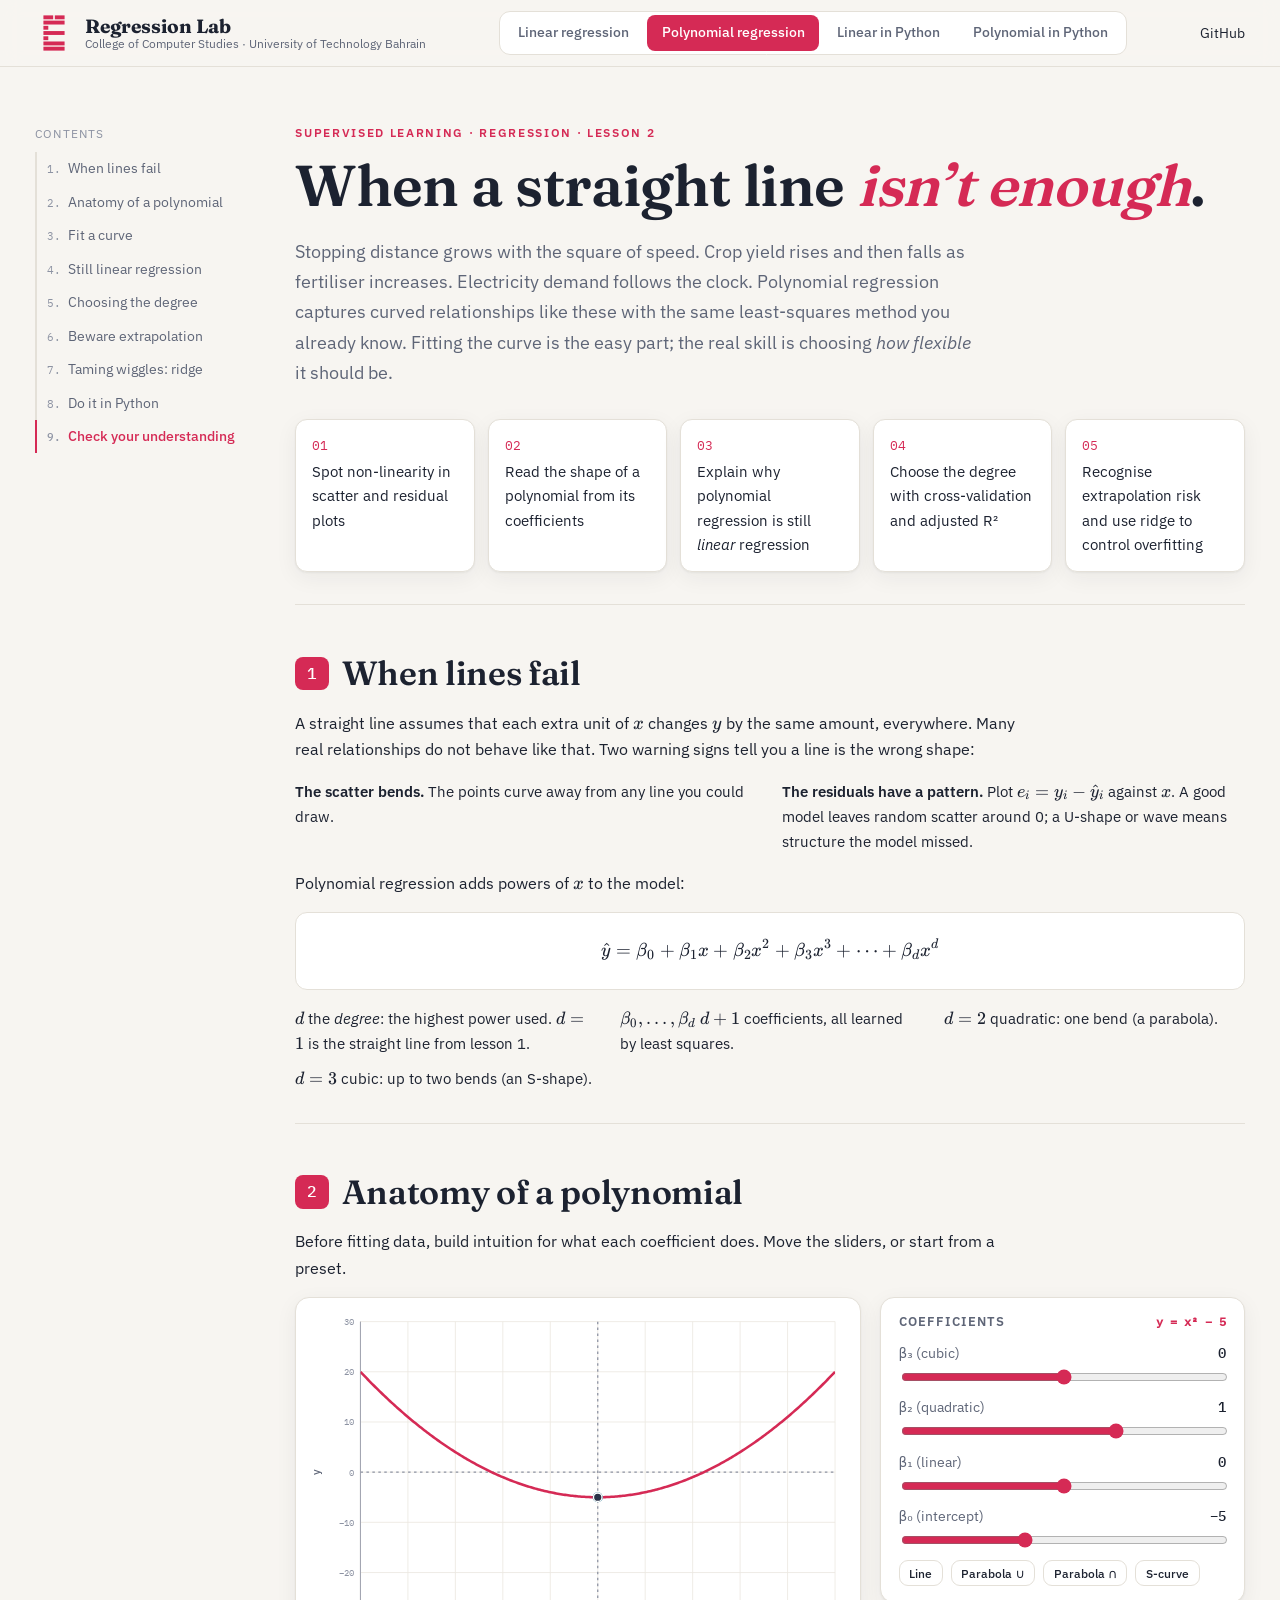
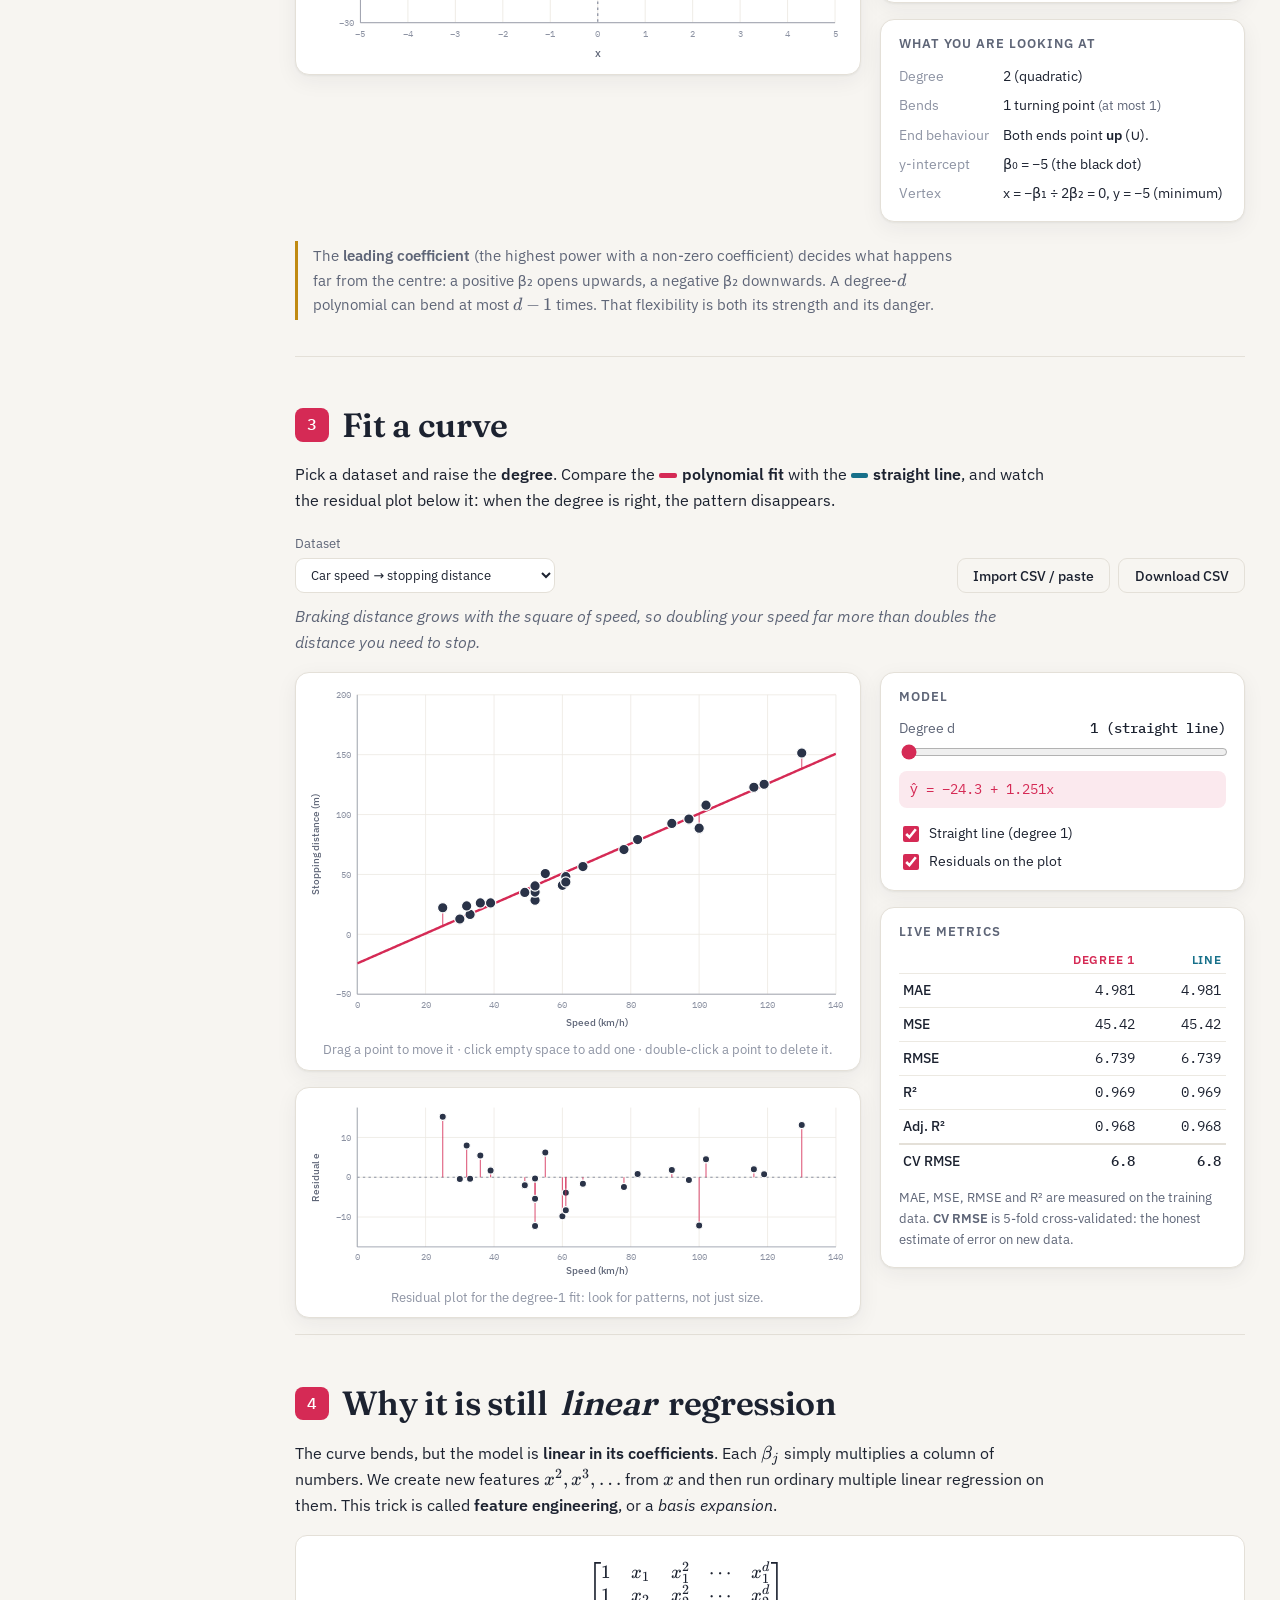
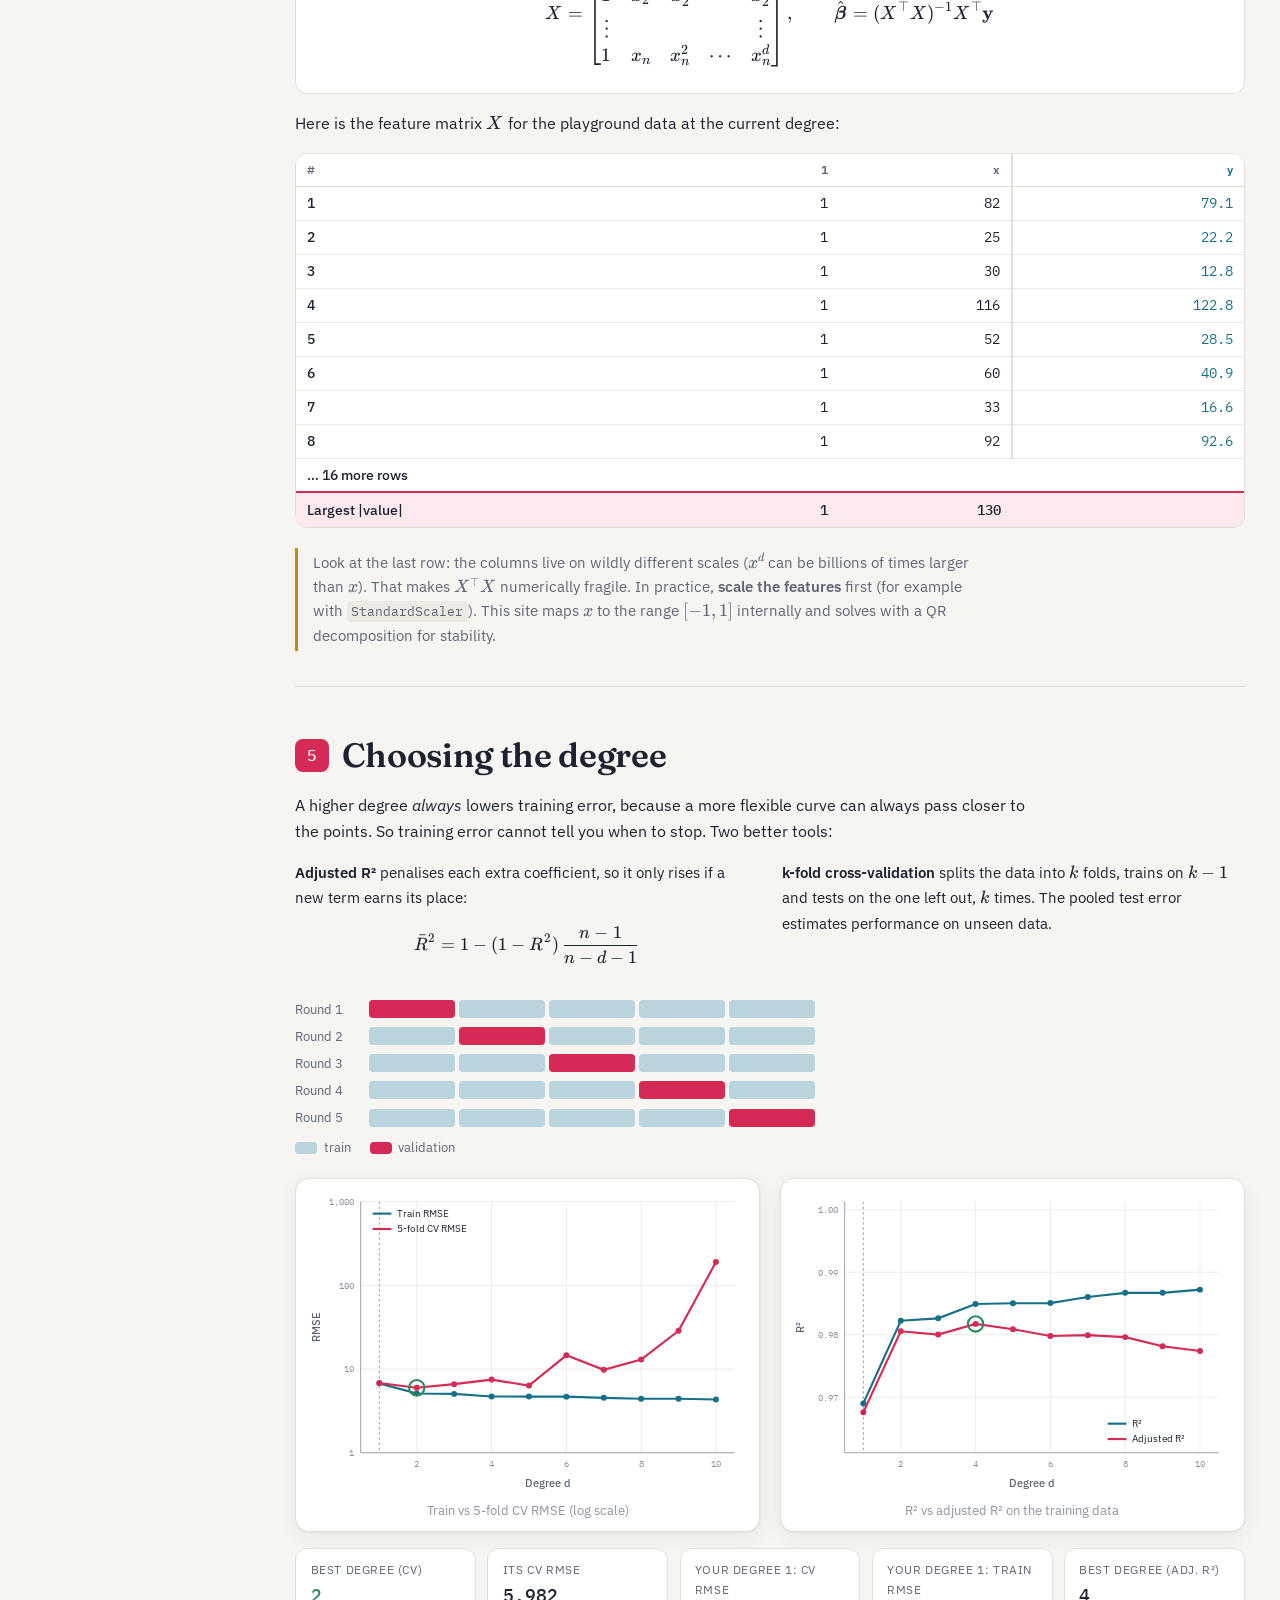
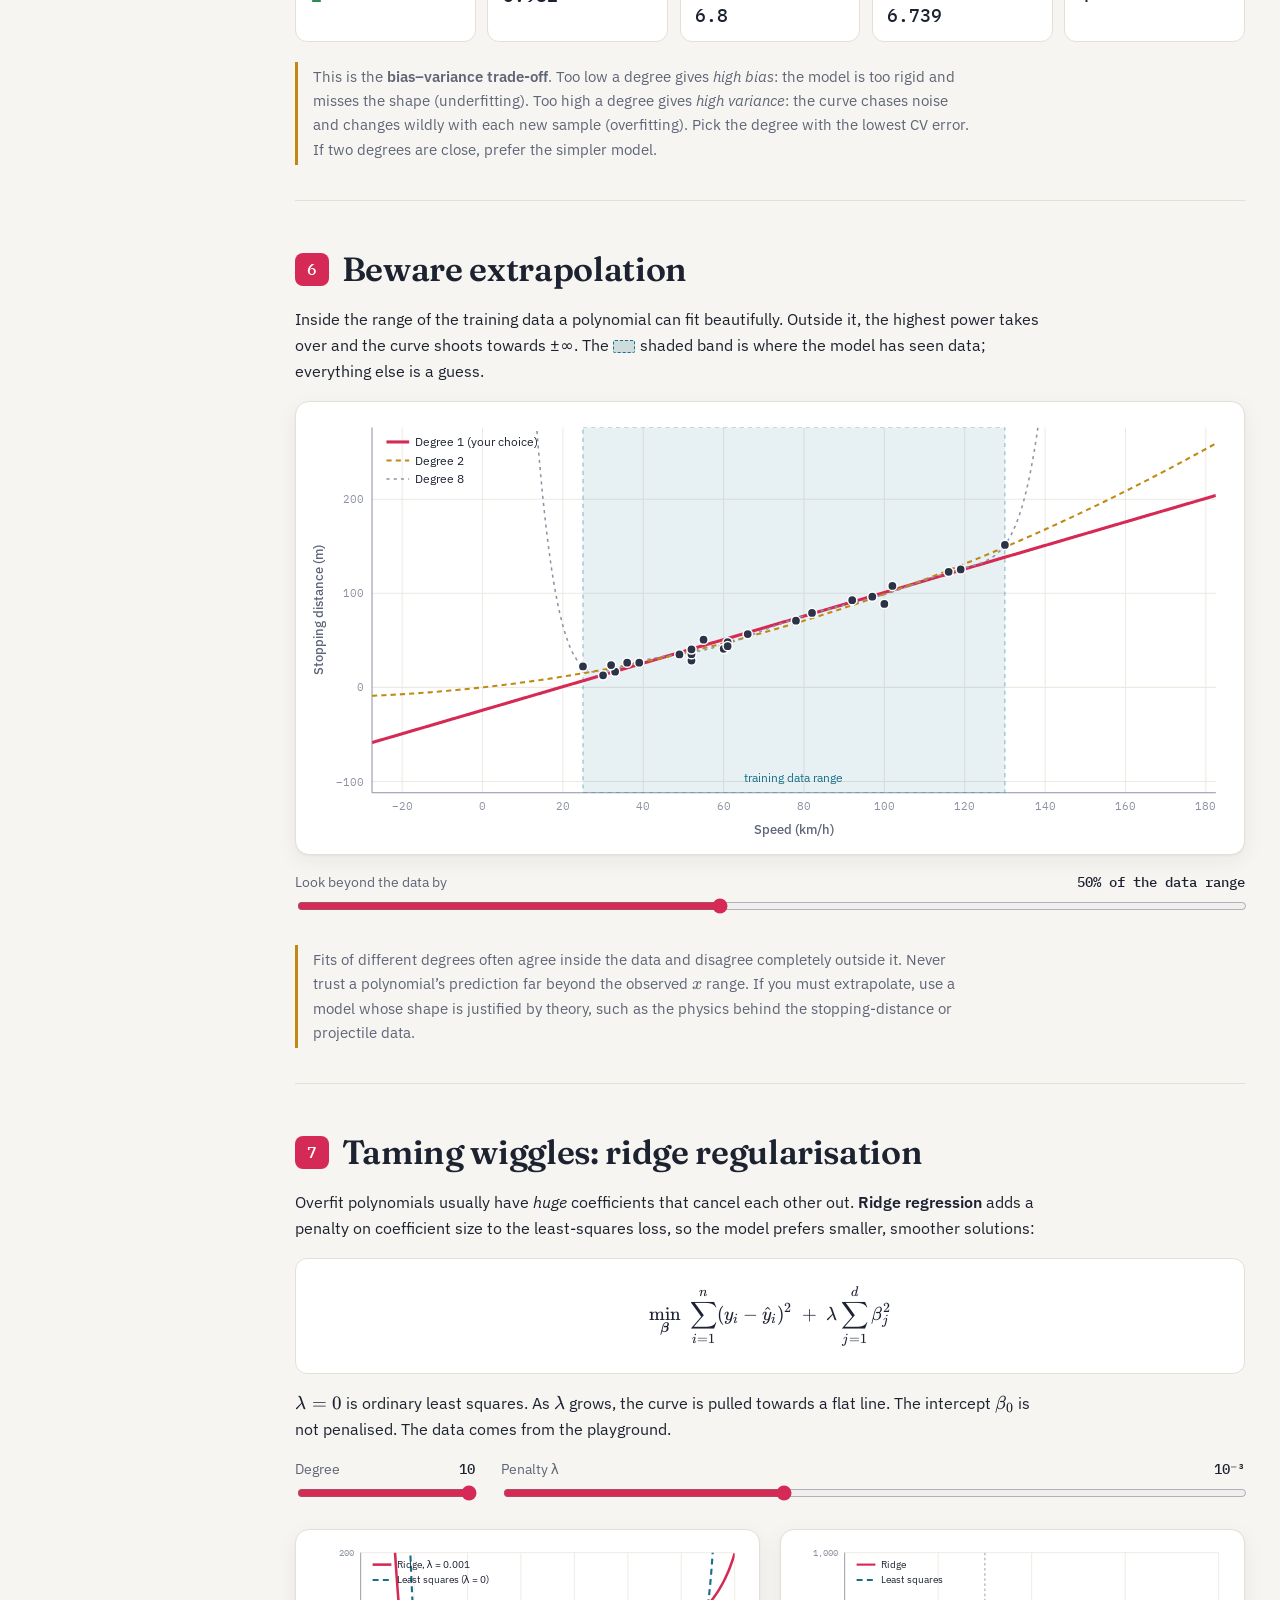
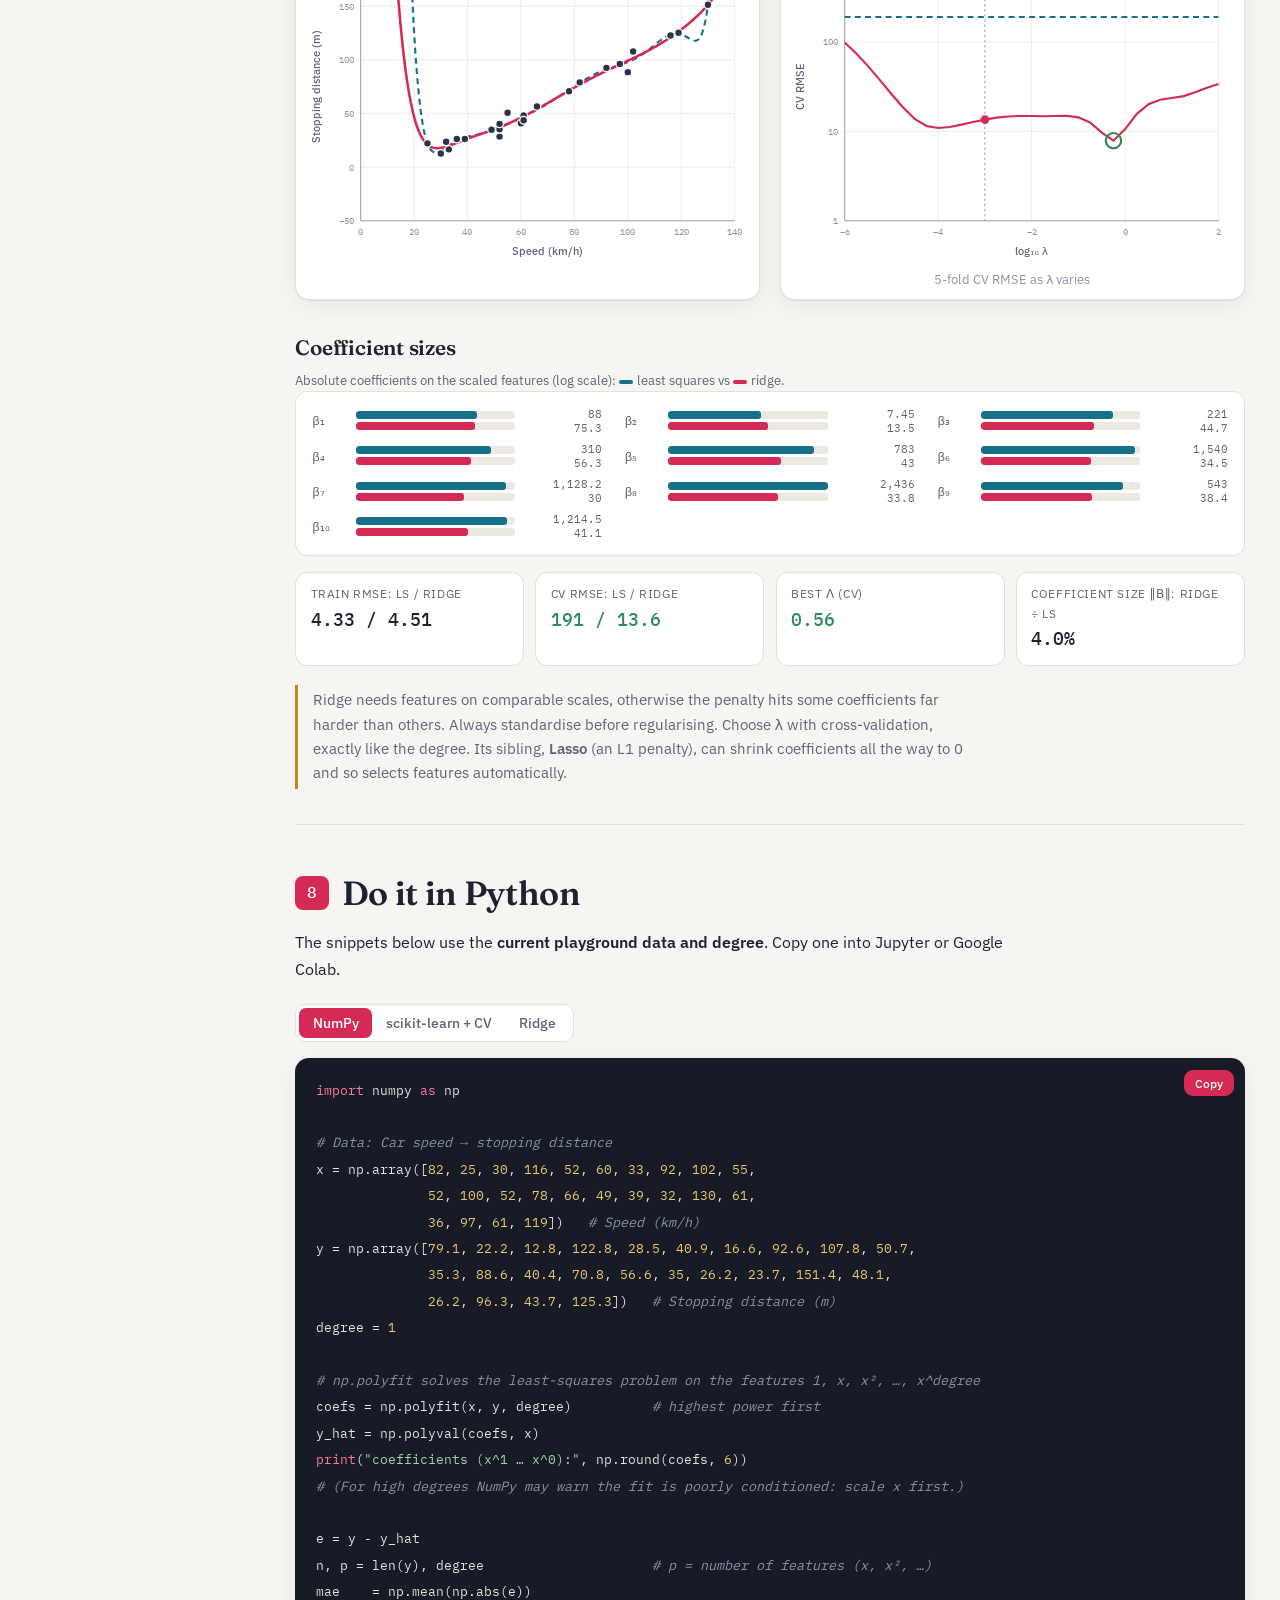
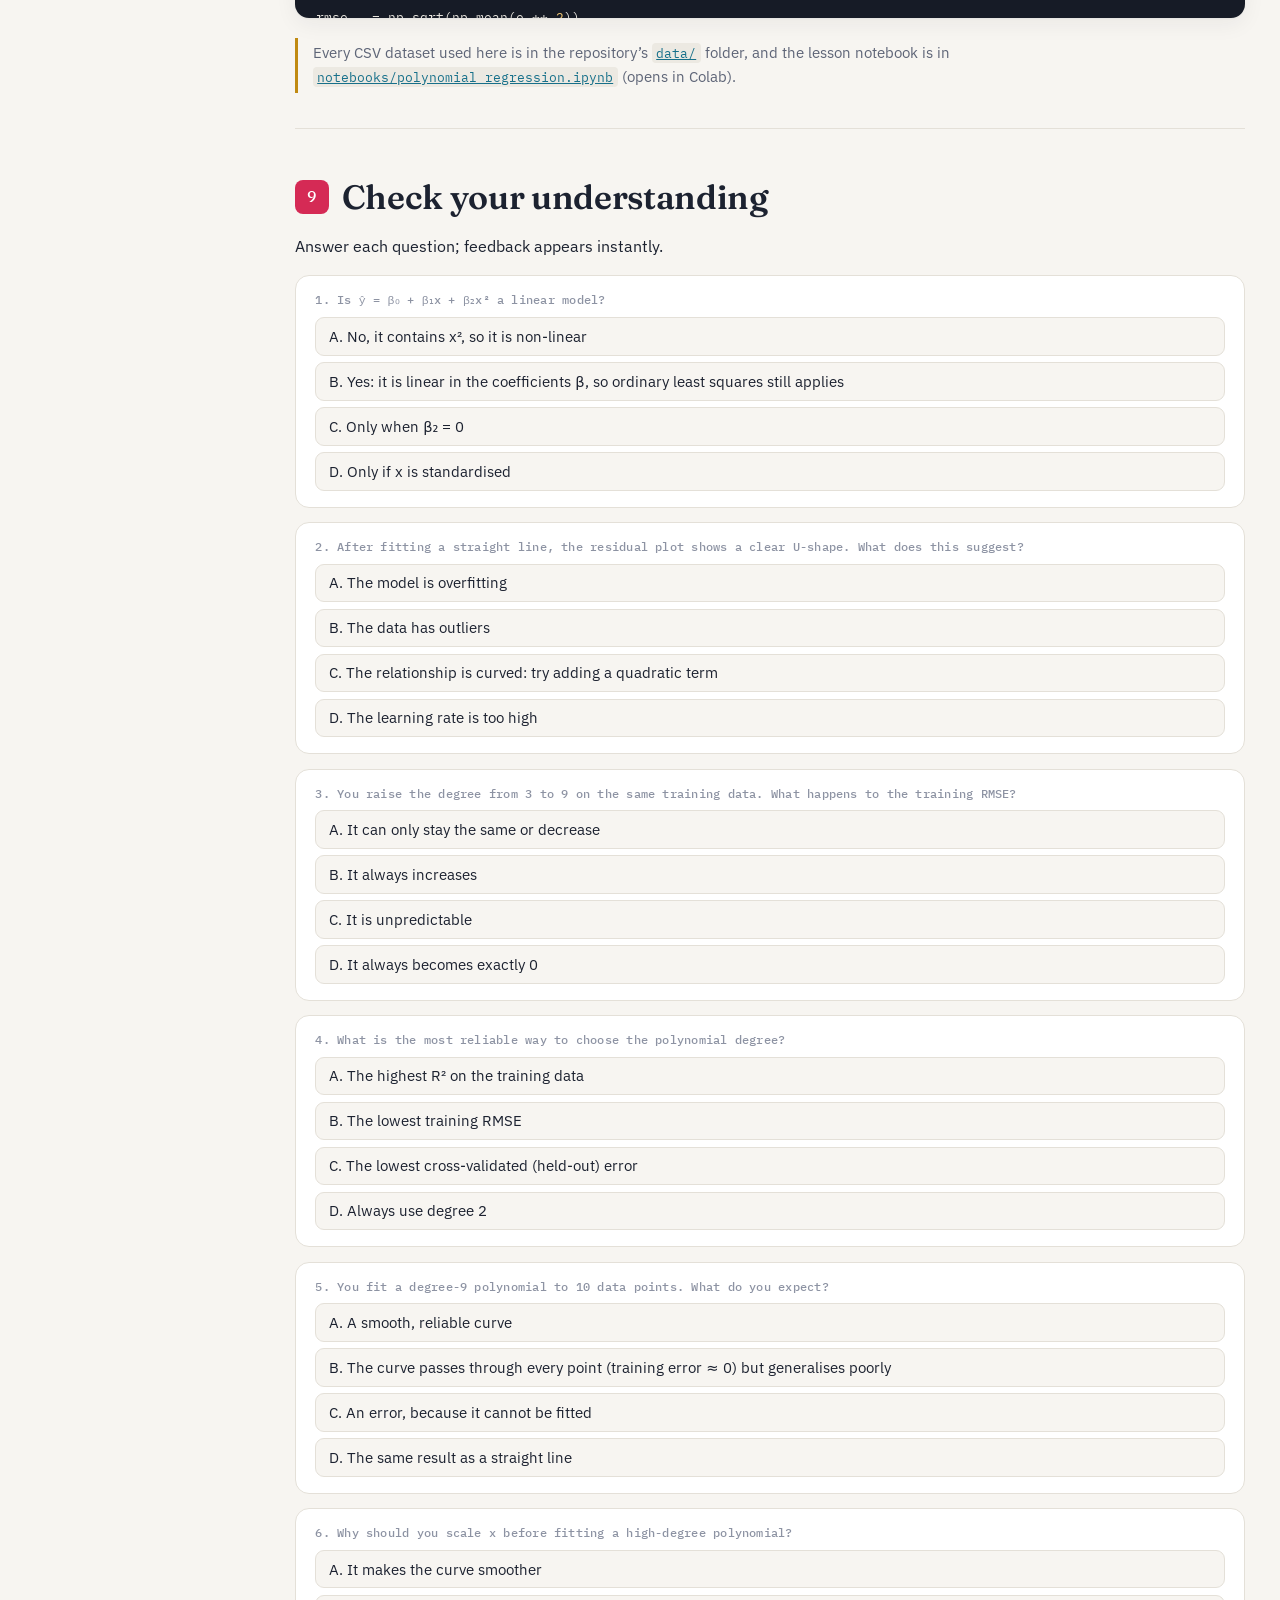
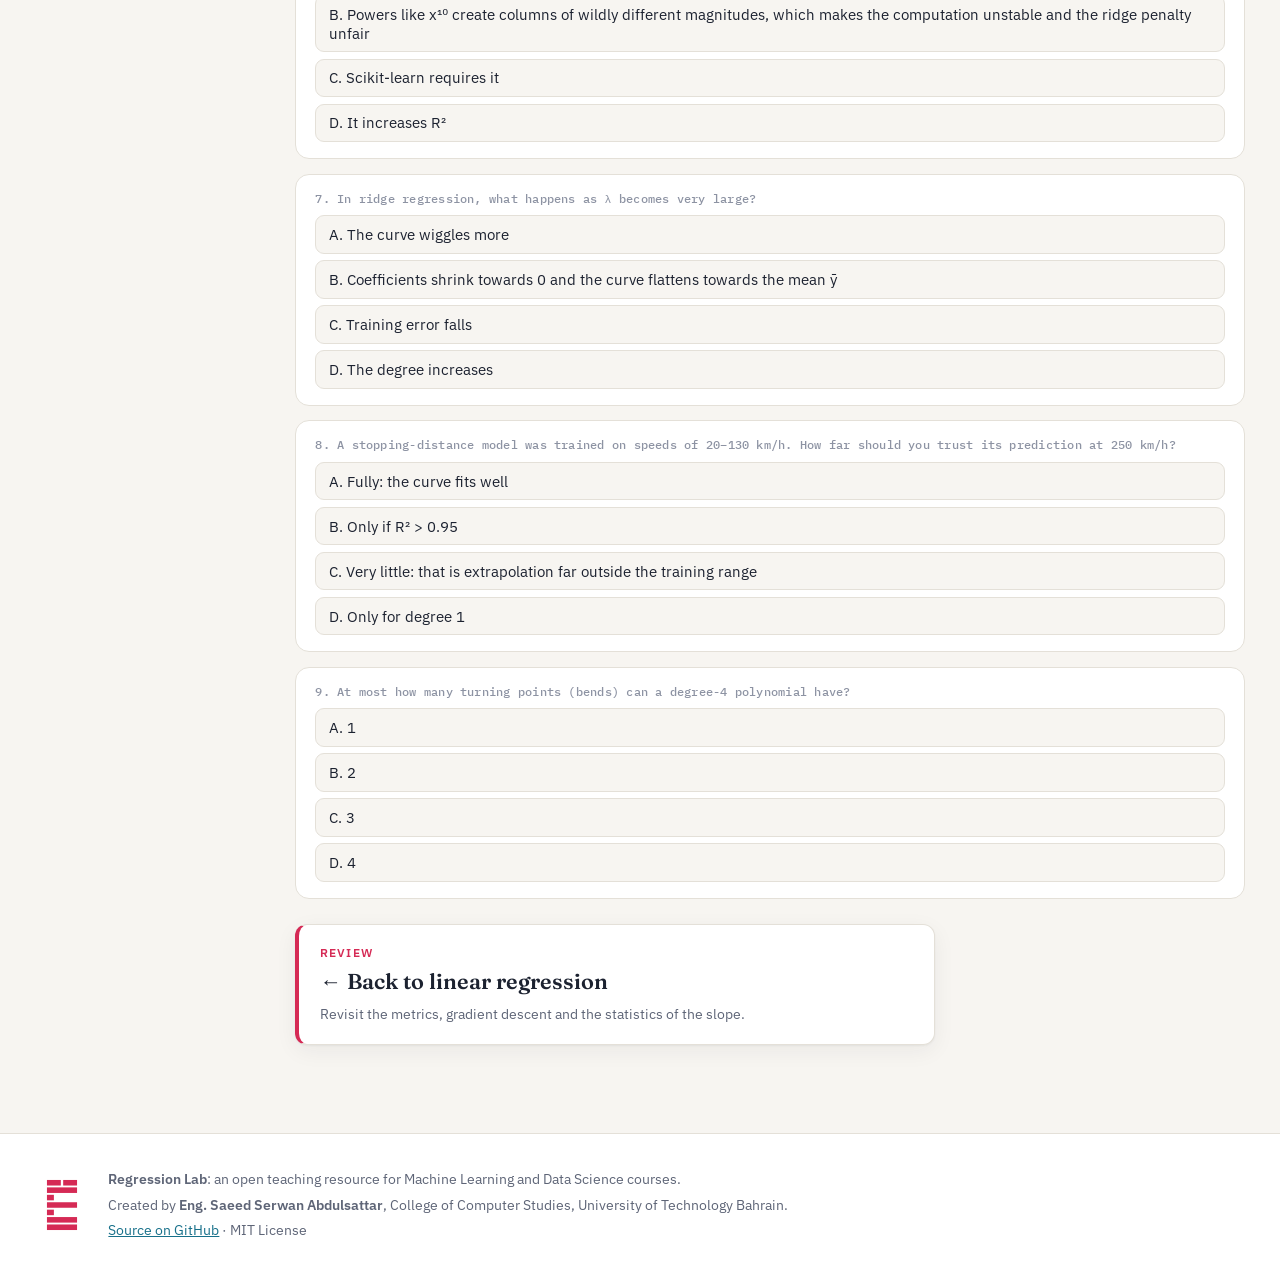
==== commit 80f245e4: "Add Lessons 3 and 4: linear and polynomial regression in Python, line by line Two notebook-style pag" ====
--- a/polynomial.html
+++ b/polynomial.html
@@ -29,6 +29,8 @@
   <nav class="page-tabs" aria-label="Lessons">
     <a href="index.html">Linear regression</a>
     <a href="polynomial.html" class="active" aria-current="page">Polynomial regression</a>
+    <a href="code-linear.html">Linear in Python</a>
+    <a href="code-polynomial.html">Polynomial in Python</a>
   </nav>
   <nav class="top-links">
     <a href="https://github.com/SaeedSerwan/regression" target="_blank" rel="noopener">GitHub</a>
--- a/assets/css/style.css
+++ b/assets/css/style.css
@@ -367,3 +367,73 @@
 .cbar .fill.fit { background: var(--fit); }
 .cbar .fill.user { background: var(--user); }
 .cbar .val { font-family: var(--font-mono); font-size: .7rem; text-align: right; line-height: 1.25; color: var(--muted); }
+
+/* --------------------------------------------------- code walkthrough pages */
+.nb-actions { display: flex; flex-wrap: wrap; gap: .6rem; margin: 0 0 1.6rem; }
+.nb-actions .btn { text-decoration: none; display: inline-flex; align-items: center; }
+.nb-howto { font-size: .9rem; color: var(--muted); margin: 1.4rem 0 0; display: flex; gap: .6rem; align-items: center; }
+.nb-md { max-width: 78ch; }
+.nb-md blockquote { margin: 1rem 0; padding: .7rem 1rem; border-left: 4px solid var(--mean); background: var(--card); border-radius: 0 10px 10px 0; color: var(--ink); }
+.nb-md blockquote p { margin: .2rem 0; }
+.nb-md h3 { margin-top: 1.8rem; }
+.md-table { max-width: 760px; margin: 1rem 0; max-height: none; }
+.md-table code, .nb-md code { white-space: nowrap; }
+
+.nb-cell { margin: 1.1rem 0 1.6rem; }
+.nb-io { display: grid; grid-template-columns: minmax(0, 1.55fr) minmax(260px, 1fr); gap: .9rem; align-items: start; }
+.prompt { display: block; font: 500 .72rem var(--font-mono); color: var(--faint); margin: 0 0 .3rem .2rem; letter-spacing: .02em; }
+.prompt.out { color: var(--utb); }
+.nb-code { position: relative; background: #161b26; border-radius: 12px; box-shadow: var(--shadow); padding: .9rem 0 .9rem; overflow: hidden; }
+.nb-in-head { display: flex; justify-content: space-between; align-items: flex-end; gap: .5rem; margin-bottom: .3rem; }
+.nb-in-head .prompt { margin: 0 0 0 .2rem; }
+.nb-in-head .nb-copy { padding: .15rem .6rem; font-size: .74rem; }
+.code-lines { list-style: none; margin: 0; padding: 0 0 0 0; counter-reset: ln; overflow-x: auto; }
+.code-lines li { counter-increment: ln; display: grid; grid-template-columns: 2.6rem 1fr auto; align-items: start; padding: 0 .8rem 0 0; font: .82rem/1.75 var(--font-mono); color: #e6e3dc; border-left: 3px solid transparent; white-space: pre; min-width: max-content; }
+.code-lines li::before { content: counter(ln); color: #5a6275; text-align: right; padding-right: .9rem; user-select: none; }
+.code-lines li .code { min-width: 0; }
+.code-lines li[data-note] { cursor: pointer; }
+.code-lines li[data-note]:hover, .code-lines li.on { background: rgba(213, 42, 85, .16); border-left-color: var(--utb); }
+.code-lines li:focus { outline: none; }
+.code-lines li:focus-visible { outline: 1px dashed #ff8fab; outline-offset: -1px; }
+.code-lines .mk { margin-left: 1rem; }
+.mk { display: inline-grid; place-items: center; min-width: 1.35rem; height: 1.35rem; padding: 0 .25rem; border-radius: 99px; font: 600 .66rem var(--font-mono); background: rgba(255, 255, 255, .08); color: #ffb3c6; flex: none; }
+li.on > .mk, .code-lines li:hover .mk { background: var(--utb); color: #fff; }
+.nb-howto .mk { background: var(--utb); color: #fff; }
+.nb-code .c { color: #8a93a8; font-style: italic; }
+.nb-code .k { color: #ff7b9c; }
+.nb-code .s { color: #9fd8a8; }
+.nb-code .n { color: #f0c674; }
+.nb-code .f { color: #7cc7e8; }
+
+.nb-notes { background: var(--card); border: 1px solid var(--line); border-radius: 12px; box-shadow: var(--shadow); padding: .8rem .9rem; max-height: 560px; overflow-y: auto; margin-top: 1.85rem; }
+.nb-notes-title { font: 600 .72rem var(--font-body); text-transform: uppercase; letter-spacing: .08em; color: var(--muted); margin: 0 0 .5rem; }
+.nb-notes ol { list-style: none; margin: 0; padding: 0; display: grid; gap: .15rem; }
+.nb-notes li { display: flex; gap: .6rem; align-items: flex-start; font-size: .86rem; line-height: 1.5; padding: .4rem .5rem; border-radius: 8px; cursor: default; transition: background .12s; }
+.nb-notes li .mk { background: var(--hl); color: var(--utb); margin-top: .1rem; }
+.nb-notes li.on { background: var(--hl); }
+.nb-notes li.on .mk { background: var(--utb); color: #fff; }
+.nb-notes code { font-size: .8em; }
+
+.nb-out { margin-top: .7rem; }
+.nb-out-body { background: var(--card); border: 1px solid var(--line); border-left: 3px solid var(--utb); border-radius: 0 12px 12px 0; padding: .8rem 1rem; overflow-x: auto; display: grid; gap: .6rem; justify-items: start; }
+.nb-stream { margin: 0; font: .82rem/1.6 var(--font-mono); white-space: pre; color: var(--ink); }
+.nb-img { max-width: 100%; height: auto; border-radius: 6px; background: #fff; }
+.nb-html table { border-collapse: collapse; font: .82rem var(--font-mono); }
+.nb-html th, .nb-html td { padding: .3rem .8rem; text-align: right; border-bottom: 1px solid var(--grid); }
+.nb-html thead th { border-bottom: 2px solid var(--line); color: var(--muted); font-weight: 600; }
+.nb-html tbody th { color: var(--faint); font-weight: 500; }
+.nb-html tbody tr:hover { background: var(--hl); }
+
+@media (max-width: 1240px) {
+  .site-header { flex-wrap: wrap; row-gap: .55rem; }
+  .page-tabs { order: 3; width: 100%; justify-content: center; }
+}
+@media (max-width: 960px) {
+  .nb-io { grid-template-columns: minmax(0, 1fr); }
+  .nb-notes { max-height: none; margin-top: 0; }
+}
+@media (max-width: 720px) {
+  .page-tabs { display: grid; grid-template-columns: 1fr 1fr; }
+  .page-tabs a { flex: none; }
+}
+.nb-in { min-width: 0; }
